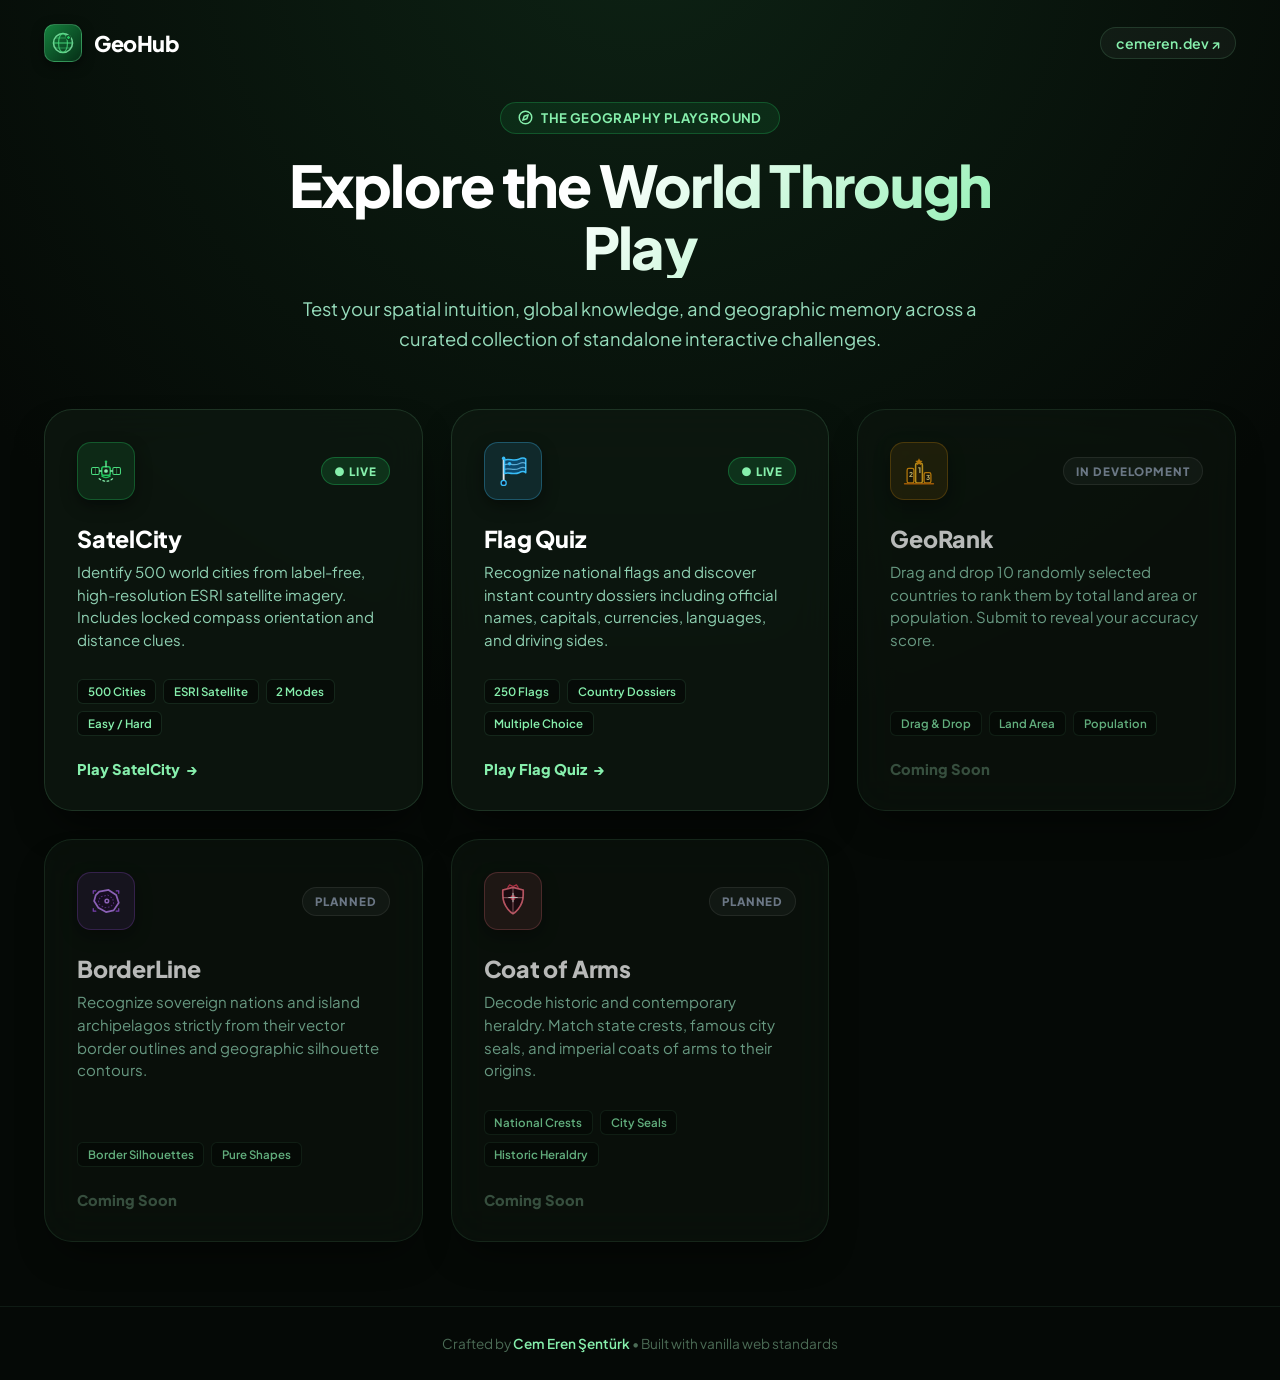
==== index.html @ 205d004d "feat: replace emojis with handcrafted SVG vector icons and brand logo for GeoHub 🎨🌍" ====
<!DOCTYPE html>
<html lang="en">
<head>
  <meta charset="UTF-8">
  <meta name="viewport" content="width=device-width, initial-scale=1.0">
  <title>GeoHub — Modern Geography Games</title>
  <meta name="description" content="A curated suite of modern geography games: satellite city identification, flag trivia, area rankings, and territory challenges.">

  <!-- OpenGraph -->
  <meta property="og:site_name" content="GeoHub">
  <meta property="og:type" content="website">
  <meta property="og:title" content="GeoHub — Modern Geography Games">
  <meta property="og:description" content="Explore the world through interactive satellite photography, flag quizzes, and ranking challenges.">
  <meta property="og:image" content="satelcity.jpeg">

  <!-- Google Fonts -->
  <link rel="preconnect" href="https://fonts.googleapis.com">
  <link rel="preconnect" href="https://fonts.gstatic.com" crossorigin>
  <link href="https://fonts.googleapis.com/css2?family=Plus+Jakarta+Sans:wght@400;500;600;700;800&display=swap" rel="stylesheet">

  <!-- Portal Stylesheet -->
  <link rel="stylesheet" href="css/portal.css">
</head>
<body>

  <!-- Top Navigation Header -->
  <header class="portal-header">
    <a href="./" class="portal-brand">
      <div class="portal-logo-icon" aria-hidden="true">
        <svg width="24" height="24" viewBox="0 0 24 24" fill="none" xmlns="http://www.w3.org/2000/svg">
          <circle cx="12" cy="12" r="9.5" stroke="#86efac" stroke-width="1.6" stroke-opacity="0.8"/>
          <ellipse cx="12" cy="12" rx="4.5" ry="9.5" stroke="#4ade80" stroke-width="1.3" stroke-opacity="0.7"/>
          <path d="M2.5 12h19" stroke="#4ade80" stroke-width="1.3" stroke-opacity="0.7"/>
          <path d="M5 7h14M5 17h14" stroke="#4ade80" stroke-width="1" stroke-opacity="0.45"/>
          <circle cx="17.5" cy="6.5" r="2" fill="#22c55e" stroke="#052e16" stroke-width="1"/>
        </svg>
      </div>
      <span>GeoHub</span>
    </a>
    <a href="https://cemeren.dev" target="_blank" rel="noopener noreferrer" class="creator-link">
      cemeren.dev ↗
    </a>
  </header>

  <!-- Main Container -->
  <main class="portal-container">

    <!-- Hero Section -->
    <section class="portal-hero">
      <div class="hero-tag">
        <svg width="15" height="15" viewBox="0 0 24 24" fill="none" stroke="currentColor" stroke-width="2.4" stroke-linecap="round" stroke-linejoin="round" style="vertical-align: -2px;">
          <circle cx="12" cy="12" r="10"/>
          <polygon points="16.24 7.76 14.12 14.12 7.76 16.24 9.88 9.88 16.24 7.76"/>
        </svg>
        <span>THE GEOGRAPHY PLAYGROUND</span>
      </div>
      <h1 class="hero-title">Explore the World Through Play</h1>
      <p class="hero-desc">
        Test your spatial intuition, global knowledge, and geographic memory across a curated collection of standalone interactive challenges.
      </p>
    </section>

    <!-- Games Collection Grid -->
    <section class="games-grid">

      <!-- Game 1: SatelCity -->
      <a href="satelcity/" class="game-card active-game">
        <div class="card-top">
          <div class="card-icon icon-satel" aria-hidden="true">
            <svg width="34" height="34" viewBox="0 0 40 40" fill="none" xmlns="http://www.w3.org/2000/svg">
              <rect x="15" y="15" width="10" height="10" rx="2.5" fill="#142217" stroke="#22c55e" stroke-width="1.8"/>
              <circle cx="20" cy="20" r="2.2" fill="#86efac"/>
              <rect x="3" y="16" width="9" height="8" rx="1.5" fill="#0d1b10" stroke="#4ade80" stroke-width="1.2"/>
              <line x1="7.5" y1="16" x2="7.5" y2="24" stroke="#4ade80" stroke-width="1" stroke-opacity="0.5"/>
              <line x1="12" y1="20" x2="15" y2="20" stroke="#86efac" stroke-width="1.5"/>
              <rect x="28" y="16" width="9" height="8" rx="1.5" fill="#0d1b10" stroke="#4ade80" stroke-width="1.2"/>
              <line x1="32.5" y1="16" x2="32.5" y2="24" stroke="#4ade80" stroke-width="1" stroke-opacity="0.5"/>
              <line x1="25" y1="20" x2="28" y2="20" stroke="#86efac" stroke-width="1.5"/>
              <path d="M12 29c2.4 2 5.2 3 8 3s5.6-1 8-3" stroke="#86efac" stroke-width="1.5" stroke-linecap="round" stroke-dasharray="2 3"/>
              <path d="M15 26c1.5 1.2 3.2 1.8 5 1.8s3.5-.6 5-1.8" stroke="#22c55e" stroke-width="1.5" stroke-linecap="round"/>
              <line x1="20" y1="15" x2="20" y2="10" stroke="#86efac" stroke-width="1.5" stroke-linecap="round"/>
              <circle cx="20" cy="9" r="1.5" fill="#22c55e"/>
            </svg>
          </div>
          <span class="card-badge badge-live">● Live</span>
        </div>
        <h2 class="card-title">SatelCity</h2>
        <p class="card-desc">
          Identify 500 world cities from label-free, high-resolution ESRI satellite imagery. Includes locked compass orientation and distance clues.
        </p>
        <div class="card-meta-tags">
          <span class="meta-tag">500 Cities</span>
          <span class="meta-tag">ESRI Satellite</span>
          <span class="meta-tag">2 Modes</span>
          <span class="meta-tag">Easy / Hard</span>
        </div>
        <div class="card-cta">
          <span>Play SatelCity</span>
          <span>→</span>
        </div>
      </a>

      <!-- Game 2: Flag Quiz -->
      <a href="flagquiz/" class="game-card active-game">
        <div class="card-top">
          <div class="card-icon icon-flag" aria-hidden="true">
            <svg width="34" height="34" viewBox="0 0 40 40" fill="none" xmlns="http://www.w3.org/2000/svg">
              <line x1="9" y1="6" x2="9" y2="34" stroke="#e2e8f0" stroke-width="2.2" stroke-linecap="round"/>
              <circle cx="9" cy="5" r="2" fill="#38bdf8"/>
              <circle cx="9" cy="34" r="3" fill="#0f172a" stroke="#38bdf8" stroke-width="1.5"/>
              <path d="M10 7c6-2 11 2 17-1 4-2 7-1 8 0v16c-1-1-4-2-8 0-6 3-11-1-17 1V7z" fill="#0c4a6e" stroke="#38bdf8" stroke-width="1.8" stroke-linejoin="round"/>
              <path d="M10 12.5c6-2 11 2 17-1 4-2 7-1 8 0" stroke="#7dd3fc" stroke-width="1.4" stroke-opacity="0.7"/>
              <path d="M10 18c6-2 11 2 17-1 4-2 7-1 8 0" stroke="#7dd3fc" stroke-width="1.4" stroke-opacity="0.7"/>
              <circle cx="16" cy="11.5" r="2" fill="#38bdf8"/>
            </svg>
          </div>
          <span class="card-badge badge-live">● Live</span>
        </div>
        <h2 class="card-title">Flag Quiz</h2>
        <p class="card-desc">
          Recognize national flags and discover instant country dossiers including official names, capitals, currencies, languages, and driving sides.
        </p>
        <div class="card-meta-tags">
          <span class="meta-tag">250 Flags</span>
          <span class="meta-tag">Country Dossiers</span>
          <span class="meta-tag">Multiple Choice</span>
        </div>
        <div class="card-cta">
          <span>Play Flag Quiz</span>
          <span>→</span>
        </div>
      </a>

      <!-- Game 3: GeoRank -->
      <div class="game-card disabled-game">
        <div class="card-top">
          <div class="card-icon icon-rank" aria-hidden="true">
            <svg width="34" height="34" viewBox="0 0 40 40" fill="none" xmlns="http://www.w3.org/2000/svg">
              <rect x="6" y="17" width="8" height="17" rx="2" fill="#1e1808" stroke="#f59e0b" stroke-width="1.5"/>
              <text x="10" y="27" font-family="Plus Jakarta Sans, sans-serif" font-size="8" font-weight="800" fill="#fde68a" text-anchor="middle">2</text>
              <rect x="16" y="11" width="8" height="23" rx="2" fill="#2d2109" stroke="#fbbf24" stroke-width="1.8"/>
              <text x="20" y="22" font-family="Plus Jakarta Sans, sans-serif" font-size="9" font-weight="900" fill="#fef08a" text-anchor="middle">1</text>
              <path d="M20 5l1.3 2.7 3 .4-2.2 2.1.5 3-2.6-1.4-2.6 1.4.5-3-2.2-2.1 3-.4L20 5z" fill="#f59e0b"/>
              <rect x="26" y="22" width="8" height="12" rx="2" fill="#1e1808" stroke="#f59e0b" stroke-width="1.5"/>
              <text x="30" y="30" font-family="Plus Jakarta Sans, sans-serif" font-size="8" font-weight="800" fill="#fde68a" text-anchor="middle">3</text>
              <line x1="3" y1="35" x2="37" y2="35" stroke="#d97706" stroke-width="1.6" stroke-linecap="round"/>
            </svg>
          </div>
          <span class="card-badge badge-upcoming">In Development</span>
        </div>
        <h2 class="card-title">GeoRank</h2>
        <p class="card-desc">
          Drag and drop 10 randomly selected countries to rank them by total land area or population. Submit to reveal your accuracy score.
        </p>
        <div class="card-meta-tags">
          <span class="meta-tag">Drag & Drop</span>
          <span class="meta-tag">Land Area</span>
          <span class="meta-tag">Population</span>
        </div>
        <div class="card-cta" style="color: var(--text-dim);">
          <span>Coming Soon</span>
        </div>
      </div>

      <!-- Game 4: BorderLine -->
      <div class="game-card disabled-game">
        <div class="card-top">
          <div class="card-icon icon-border" aria-hidden="true">
            <svg width="34" height="34" viewBox="0 0 40 40" fill="none" xmlns="http://www.w3.org/2000/svg">
              <path d="M12 9 L23 7 L32 13 L35 22 L29 31 L20 33 L11 28 L6 20 L8 13 Z" fill="#1e102d" stroke="#c084fc" stroke-width="2" stroke-linejoin="round"/>
              <path d="M14 15 L22 13 L28 17 L29 23 L25 27 L18 28 L12 24 L11 19 Z" stroke="#a855f7" stroke-width="1.2" stroke-opacity="0.6" stroke-dasharray="2 2" fill="none"/>
              <circle cx="21" cy="20" r="3" fill="#c084fc"/>
              <circle cx="21" cy="20" r="1.2" fill="#0f051d"/>
              <path d="M5 8h3M5 8v3" stroke="#a855f7" stroke-width="1.4" stroke-linecap="round"/>
              <path d="M35 8h-3M35 8v3" stroke="#a855f7" stroke-width="1.4" stroke-linecap="round"/>
              <path d="M5 32h3M5 32v-3" stroke="#a855f7" stroke-width="1.4" stroke-linecap="round"/>
              <path d="M35 32h-3M35 32v-3" stroke="#a855f7" stroke-width="1.4" stroke-linecap="round"/>
            </svg>
          </div>
          <span class="card-badge badge-upcoming">Planned</span>
        </div>
        <h2 class="card-title">BorderLine</h2>
        <p class="card-desc">
          Recognize sovereign nations and island archipelagos strictly from their vector border outlines and geographic silhouette contours.
        </p>
        <div class="card-meta-tags">
          <span class="meta-tag">Border Silhouettes</span>
          <span class="meta-tag">Pure Shapes</span>
        </div>
        <div class="card-cta" style="color: var(--text-dim);">
          <span>Coming Soon</span>
        </div>
      </div>

      <!-- Game 5: Coat of Arms -->
      <div class="game-card disabled-game">
        <div class="card-top">
          <div class="card-icon icon-arms" aria-hidden="true">
            <svg width="34" height="34" viewBox="0 0 40 40" fill="none" xmlns="http://www.w3.org/2000/svg">
              <path d="M20 35C20 35 32 28 32 13V7L20 4L8 7V13C8 28 20 35 20 35Z" fill="#240c14" stroke="#fb7185" stroke-width="2" stroke-linejoin="round"/>
              <line x1="20" y1="4" x2="20" y2="35" stroke="#fda4af" stroke-width="1.3" stroke-opacity="0.6"/>
              <line x1="8" y1="16" x2="32" y2="16" stroke="#fda4af" stroke-width="1.3" stroke-opacity="0.6"/>
              <path d="M14 4L16 1L20 3L24 1L26 4" stroke="#f43f5e" stroke-width="1.5" stroke-linecap="round" stroke-linejoin="round"/>
              <circle cx="20" cy="16" r="3" fill="#f43f5e"/>
              <path d="M20 11v10M15 16h10" stroke="#ffffff" stroke-width="1.2" stroke-linecap="round"/>
            </svg>
          </div>
          <span class="card-badge badge-upcoming">Planned</span>
        </div>
        <h2 class="card-title">Coat of Arms</h2>
        <p class="card-desc">
          Decode historic and contemporary heraldry. Match state crests, famous city seals, and imperial coats of arms to their origins.
        </p>
        <div class="card-meta-tags">
          <span class="meta-tag">National Crests</span>
          <span class="meta-tag">City Seals</span>
          <span class="meta-tag">Historic Heraldry</span>
        </div>
        <div class="card-cta" style="color: var(--text-dim);">
          <span>Coming Soon</span>
        </div>
      </div>

    </section>

  </main>

  <!-- Footer -->
  <footer class="portal-footer">
    <p>Crafted by <a href="https://cemeren.dev" target="_blank" rel="noopener noreferrer">Cem Eren Şentürk</a> • Built with vanilla web standards</p>
  </footer>

</body>
</html>
---- css/portal.css ----
/* ==========================================================================
   GeoHub - Portal Stylesheet
   Theme: Galactic Emerald & Deep Forest Explorer Glassmorphism
   ========================================================================== */

:root {
  --bg-deep: #050906;
  --bg-gradient: radial-gradient(circle at 50% -10%, #0d2214 0%, #050906 70%);
  
  --glass-card: rgba(14, 25, 17, 0.75);
  --glass-card-hover: rgba(22, 38, 26, 0.9);
  --glass-border: rgba(134, 239, 172, 0.14);
  --glass-border-hover: rgba(134, 239, 172, 0.35);
  --glass-glow: 0 20px 40px -15px rgba(0, 0, 0, 0.8);
  --glass-blur: blur(20px);

  --accent-emerald: #22c55e;
  --accent-sage: #86efac;
  --accent-gold: #f59e0b;
  --accent-blue: #38bdf8;
  --accent-rose: #fb7185;

  --text-main: #f0fdf4;
  --text-sub: #a7f3d0;
  --text-muted: #6ee7b7;
  --text-dim: #4b6b55;

  --radius-sm: 8px;
  --radius-md: 14px;
  --radius-lg: 20px;
  --radius-xl: 28px;

  --font-sans: 'Plus Jakarta Sans', -apple-system, BlinkMacSystemFont, "Segoe UI", Roboto, sans-serif;
  --transition-smooth: all 0.28s cubic-bezier(0.16, 1, 0.3, 1);
}

* {
  box-sizing: border-box;
  margin: 0;
  padding: 0;
  -webkit-font-smoothing: antialiased;
}

body {
  font-family: var(--font-sans);
  background: var(--bg-deep);
  background-image: var(--bg-gradient);
  background-attachment: fixed;
  color: var(--text-main);
  min-height: 100vh;
  display: flex;
  flex-direction: column;
  overflow-x: hidden;
}

/* TOP BRAND BAR */
.portal-header {
  width: 100%;
  max-width: 1240px;
  margin: 0 auto;
  padding: 1.5rem 1.5rem 0.5rem;
  display: flex;
  justify-content: space-between;
  align-items: center;
}

.portal-brand {
  display: inline-flex;
  align-items: center;
  gap: 0.75rem;
  text-decoration: none;
  font-size: 1.35rem;
  font-weight: 800;
  color: #ffffff;
  letter-spacing: -0.02em;
}

.portal-logo-icon {
  width: 38px;
  height: 38px;
  background: linear-gradient(135deg, #15803d, #052e16);
  border: 1px solid rgba(134, 239, 172, 0.3);
  border-radius: 10px;
  display: flex;
  align-items: center;
  justify-content: center;
  font-size: 1.25rem;
  box-shadow: 0 4px 12px rgba(0, 0, 0, 0.5);
}

.creator-link {
  font-size: 0.88rem;
  color: var(--accent-sage);
  text-decoration: none;
  font-weight: 600;
  padding: 0.4rem 0.9rem;
  background: rgba(255, 255, 255, 0.04);
  border: 1px solid var(--glass-border);
  border-radius: 999px;
  transition: var(--transition-smooth);
}

.creator-link:hover {
  background: rgba(34, 197, 94, 0.15);
  border-color: rgba(34, 197, 94, 0.4);
  color: #ffffff;
}

/* MAIN VIEWPORT */
.portal-container {
  width: 100%;
  max-width: 1240px;
  margin: 0 auto;
  padding: 2rem 1.5rem 4rem;
  flex: 1;
  display: flex;
  flex-direction: column;
  align-items: center;
}

/* HERO SECTION */
.portal-hero {
  text-align: center;
  max-width: 740px;
  margin-bottom: 3.5rem;
}

.hero-tag {
  display: inline-flex;
  align-items: center;
  gap: 0.5rem;
  padding: 0.4rem 1.1rem;
  background: rgba(34, 197, 94, 0.1);
  border: 1px solid rgba(34, 197, 94, 0.28);
  border-radius: 999px;
  font-size: 0.82rem;
  font-weight: 700;
  color: var(--accent-sage);
  margin-bottom: 1.25rem;
  letter-spacing: 0.03em;
}

.hero-title {
  font-size: 3.6rem;
  font-weight: 800;
  line-height: 1.08;
  letter-spacing: -0.03em;
  background: linear-gradient(135deg, #ffffff 40%, #86efac 100%);
  -webkit-background-clip: text;
  -webkit-text-fill-color: transparent;
  margin-bottom: 1rem;
}

.hero-desc {
  font-size: 1.15rem;
  color: var(--text-sub);
  line-height: 1.6;
  opacity: 0.9;
}

/* GAMES GRID */
.games-grid {
  display: grid;
  grid-template-columns: repeat(auto-fit, minmax(340px, 1fr));
  gap: 1.75rem;
  width: 100%;
}

/* GAME CARD */
.game-card {
  position: relative;
  display: flex;
  flex-direction: column;
  background: var(--glass-card);
  backdrop-filter: var(--glass-blur);
  -webkit-backdrop-filter: var(--glass-blur);
  border: 1px solid var(--glass-border);
  border-radius: var(--radius-xl);
  padding: 2rem;
  text-decoration: none;
  color: inherit;
  transition: var(--transition-smooth);
  box-shadow: var(--glass-glow);
  overflow: hidden;
}

.game-card::before {
  content: "";
  position: absolute;
  top: 0;
  left: 0;
  right: 0;
  height: 3px;
  background: transparent;
  transition: var(--transition-smooth);
}

.game-card.active-game:hover {
  transform: translateY(-6px);
  background: var(--glass-card-hover);
  border-color: var(--glass-border-hover);
  box-shadow: 0 24px 50px -10px rgba(0, 0, 0, 0.85);
}

.game-card.active-game:hover::before {
  background: linear-gradient(90deg, var(--accent-emerald), var(--accent-sage));
}

.game-card.disabled-game {
  opacity: 0.72;
  cursor: default;
}

.card-top {
  display: flex;
  justify-content: space-between;
  align-items: center;
  margin-bottom: 1.5rem;
}

.card-icon {
  width: 58px;
  height: 58px;
  border-radius: var(--radius-md);
  display: flex;
  align-items: center;
  justify-content: center;
  font-size: 1.8rem;
  border: 1px solid rgba(255, 255, 255, 0.1);
  box-shadow: 0 6px 16px rgba(0, 0, 0, 0.4);
}

.icon-satel {
  background: rgba(34, 197, 94, 0.12);
  border-color: rgba(34, 197, 94, 0.3);
}

.icon-flag {
  background: rgba(56, 189, 248, 0.12);
  border-color: rgba(56, 189, 248, 0.3);
}

.icon-rank {
  background: rgba(245, 158, 11, 0.12);
  border-color: rgba(245, 158, 11, 0.3);
}

.icon-border {
  background: rgba(168, 85, 247, 0.12);
  border-color: rgba(168, 85, 247, 0.3);
}

.icon-arms {
  background: rgba(251, 113, 133, 0.12);
  border-color: rgba(251, 113, 133, 0.3);
}

.card-badge {
  font-size: 0.72rem;
  font-weight: 800;
  text-transform: uppercase;
  letter-spacing: 0.08em;
  padding: 0.35rem 0.75rem;
  border-radius: 999px;
}

.badge-live {
  background: rgba(34, 197, 94, 0.16);
  color: var(--accent-sage);
  border: 1px solid rgba(34, 197, 94, 0.35);
}

.badge-upcoming {
  background: rgba(255, 255, 255, 0.05);
  color: #94a3b8;
  border: 1px solid rgba(255, 255, 255, 0.1);
}

.card-title {
  font-size: 1.45rem;
  font-weight: 800;
  color: #ffffff;
  margin-bottom: 0.5rem;
  letter-spacing: -0.01em;
}

.card-desc {
  font-size: 0.94rem;
  color: var(--text-sub);
  line-height: 1.5;
  opacity: 0.85;
  margin-bottom: 1.75rem;
  flex: 1;
}

.card-meta-tags {
  display: flex;
  flex-wrap: wrap;
  gap: 0.45rem;
  margin-bottom: 1.5rem;
}

.meta-tag {
  font-size: 0.72rem;
  font-weight: 600;
  color: #86efac;
  background: rgba(0, 0, 0, 0.4);
  border: 1px solid rgba(134, 239, 172, 0.12);
  padding: 0.25rem 0.6rem;
  border-radius: 6px;
}

.card-cta {
  display: inline-flex;
  align-items: center;
  gap: 0.4rem;
  font-size: 0.92rem;
  font-weight: 800;
  color: var(--accent-sage);
  margin-top: auto;
}

.game-card.active-game:hover .card-cta {
  color: #ffffff;
  transform: translateX(4px);
  transition: transform 0.2s ease;
}

/* FOOTER */
.portal-footer {
  margin-top: auto;
  border-top: 1px solid rgba(134, 239, 172, 0.08);
  padding: 1.75rem 1.5rem;
  text-align: center;
  font-size: 0.85rem;
  color: var(--text-dim);
}

.portal-footer a {
  color: var(--accent-sage);
  text-decoration: none;
  font-weight: 600;
}

.portal-footer a:hover {
  text-decoration: underline;
}

@media (max-width: 768px) {
  .hero-title {
    font-size: 2.6rem;
  }
  .games-grid {
    grid-template-columns: 1fr;
  }
  .portal-container {
    padding: 1rem 1rem 3rem;
  }
}
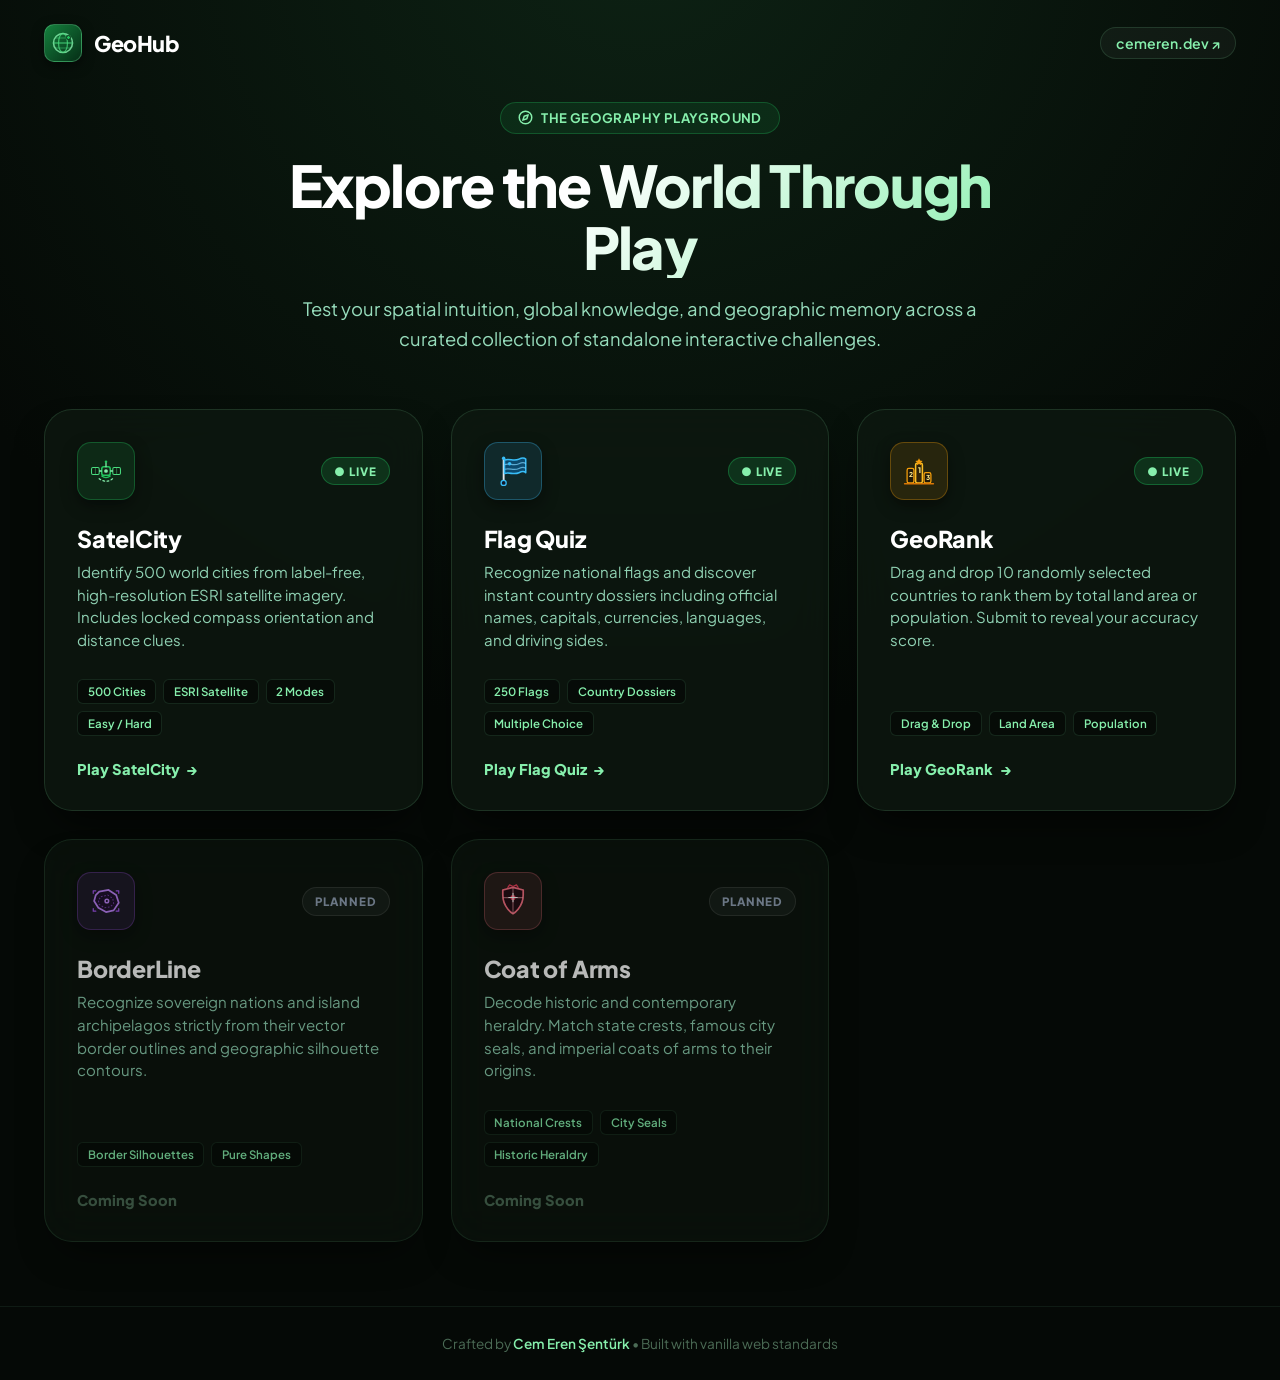
==== commit 9deab44f: "feat: implement GeoRank 10-country drag-and-drop ranking game (Area & Population) 📊🌍" ====
--- a/index.html
+++ b/index.html
@@ -132,7 +132,7 @@
       </a>
 
       <!-- Game 3: GeoRank -->
-      <div class="game-card disabled-game">
+      <a href="georank/" class="game-card active-game">
         <div class="card-top">
           <div class="card-icon icon-rank" aria-hidden="true">
             <svg width="34" height="34" viewBox="0 0 40 40" fill="none" xmlns="http://www.w3.org/2000/svg">
@@ -146,7 +146,7 @@
               <line x1="3" y1="35" x2="37" y2="35" stroke="#d97706" stroke-width="1.6" stroke-linecap="round"/>
             </svg>
           </div>
-          <span class="card-badge badge-upcoming">In Development</span>
+          <span class="card-badge badge-live">● Live</span>
         </div>
         <h2 class="card-title">GeoRank</h2>
         <p class="card-desc">
@@ -157,10 +157,11 @@
           <span class="meta-tag">Land Area</span>
           <span class="meta-tag">Population</span>
         </div>
-        <div class="card-cta" style="color: var(--text-dim);">
-          <span>Coming Soon</span>
-        </div>
-      </div>
+        <div class="card-cta">
+          <span>Play GeoRank</span>
+          <span>→</span>
+        </div>
+      </a>
 
       <!-- Game 4: BorderLine -->
       <div class="game-card disabled-game">
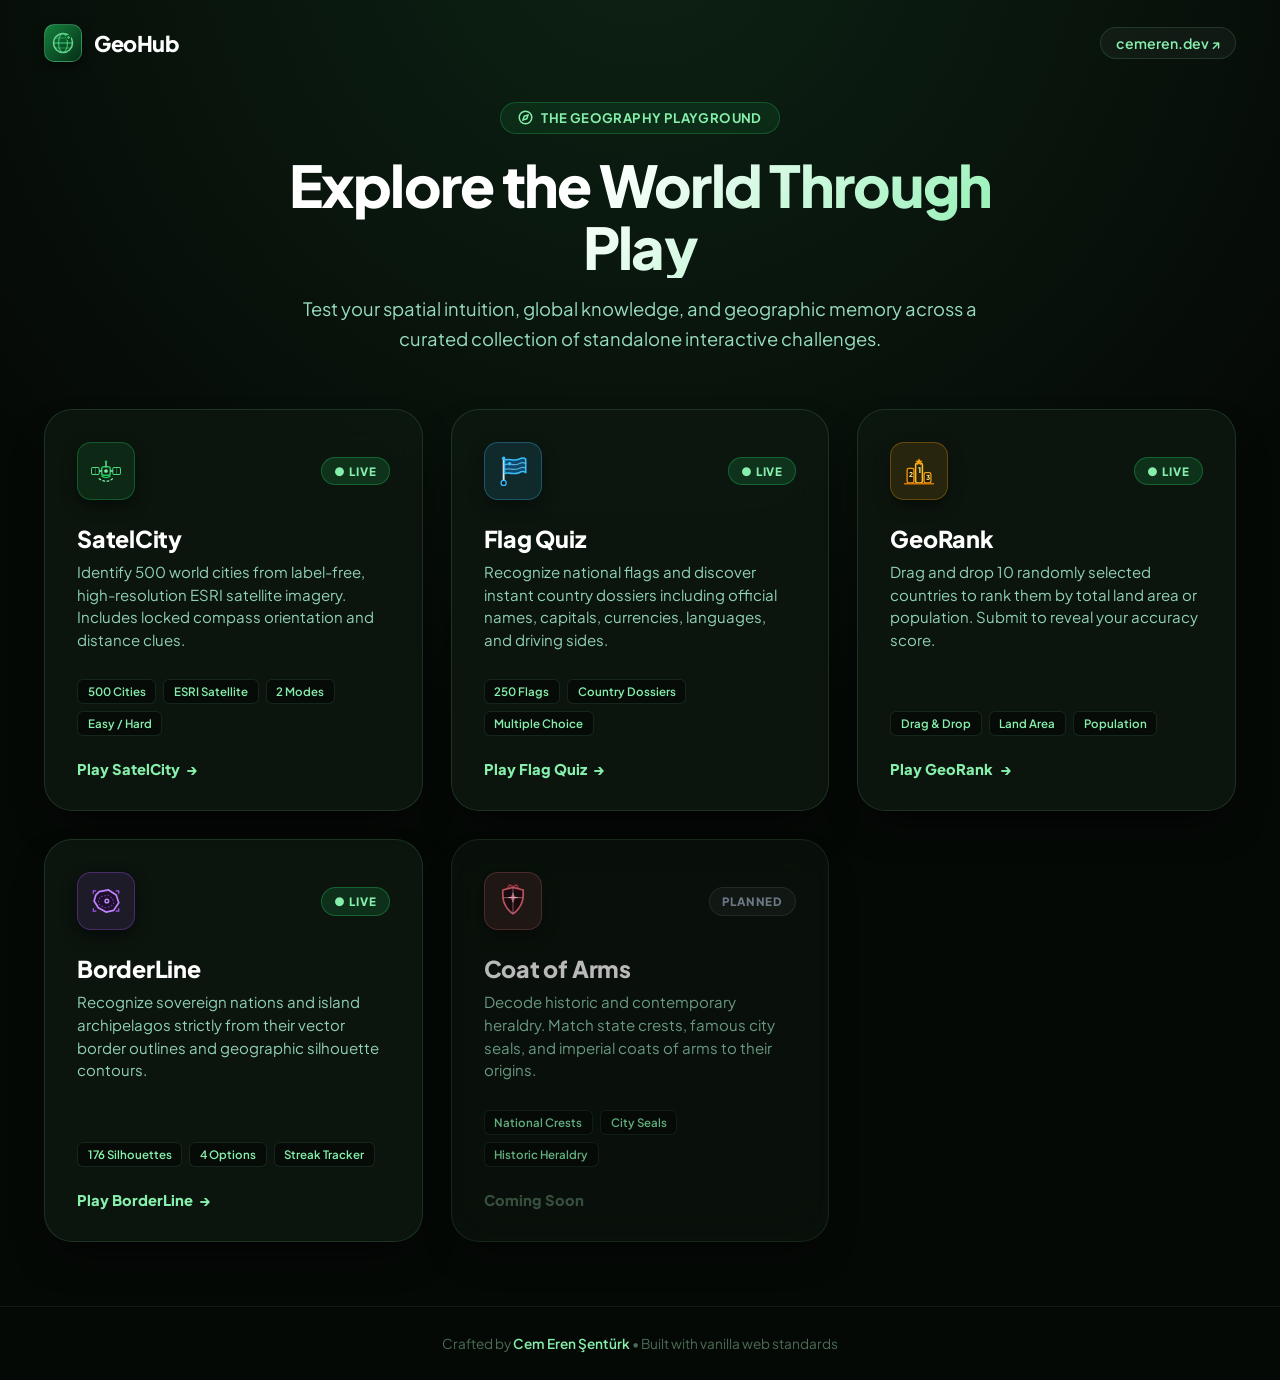
==== commit 5f010ac7: "feat: implement BorderLine 4-option country silhouette guessing game with streak tracker 🗺️✨" ====
--- a/index.html
+++ b/index.html
@@ -164,7 +164,7 @@
       </a>
 
       <!-- Game 4: BorderLine -->
-      <div class="game-card disabled-game">
+      <a href="borderline/" class="game-card active-game">
         <div class="card-top">
           <div class="card-icon icon-border" aria-hidden="true">
             <svg width="34" height="34" viewBox="0 0 40 40" fill="none" xmlns="http://www.w3.org/2000/svg">
@@ -178,20 +178,22 @@
               <path d="M35 32h-3M35 32v-3" stroke="#a855f7" stroke-width="1.4" stroke-linecap="round"/>
             </svg>
           </div>
-          <span class="card-badge badge-upcoming">Planned</span>
+          <span class="card-badge badge-live">● Live</span>
         </div>
         <h2 class="card-title">BorderLine</h2>
         <p class="card-desc">
           Recognize sovereign nations and island archipelagos strictly from their vector border outlines and geographic silhouette contours.
         </p>
         <div class="card-meta-tags">
-          <span class="meta-tag">Border Silhouettes</span>
-          <span class="meta-tag">Pure Shapes</span>
-        </div>
-        <div class="card-cta" style="color: var(--text-dim);">
-          <span>Coming Soon</span>
-        </div>
-      </div>
+          <span class="meta-tag">176 Silhouettes</span>
+          <span class="meta-tag">4 Options</span>
+          <span class="meta-tag">Streak Tracker</span>
+        </div>
+        <div class="card-cta">
+          <span>Play BorderLine</span>
+          <span>→</span>
+        </div>
+      </a>
 
       <!-- Game 5: Coat of Arms -->
       <div class="game-card disabled-game">
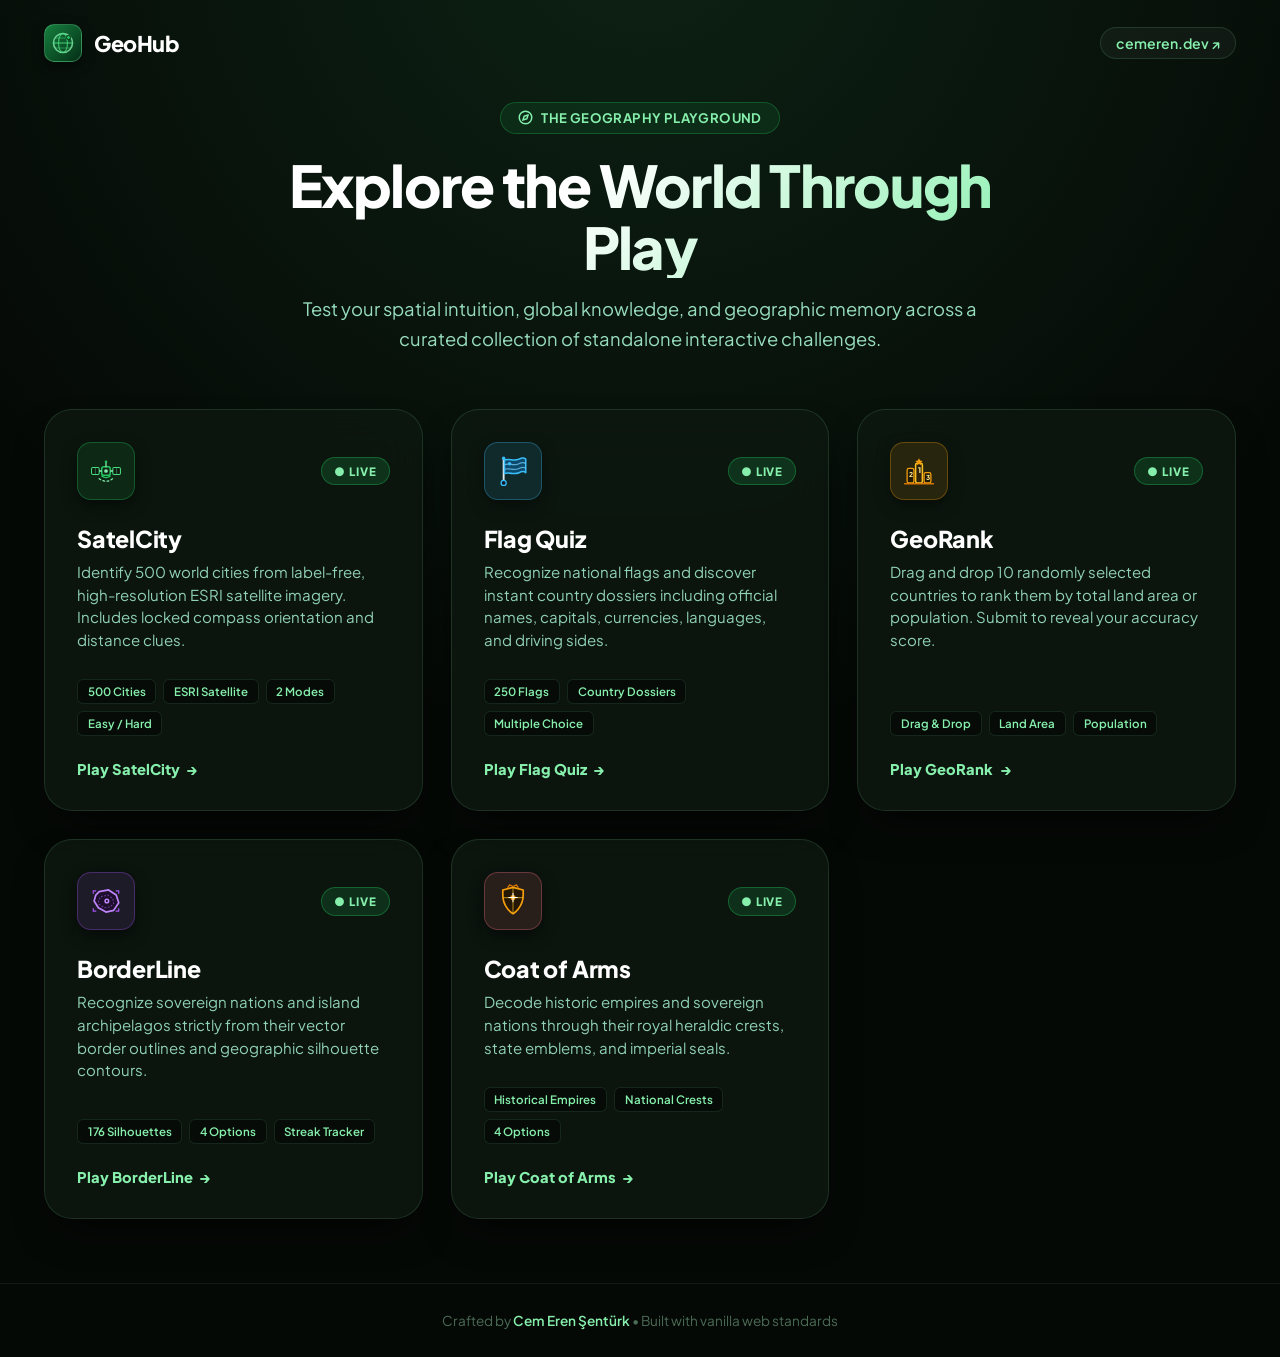
==== commit a784b759: "feat: implement Coat of Arms heraldry quiz with historical empires and modern sovereign crests 🛡️👑" ====
--- a/index.html
+++ b/index.html
@@ -196,33 +196,34 @@
       </a>
 
       <!-- Game 5: Coat of Arms -->
-      <div class="game-card disabled-game">
+      <a href="coatofarms/" class="game-card active-game">
         <div class="card-top">
           <div class="card-icon icon-arms" aria-hidden="true">
             <svg width="34" height="34" viewBox="0 0 40 40" fill="none" xmlns="http://www.w3.org/2000/svg">
-              <path d="M20 35C20 35 32 28 32 13V7L20 4L8 7V13C8 28 20 35 20 35Z" fill="#240c14" stroke="#fb7185" stroke-width="2" stroke-linejoin="round"/>
-              <line x1="20" y1="4" x2="20" y2="35" stroke="#fda4af" stroke-width="1.3" stroke-opacity="0.6"/>
-              <line x1="8" y1="16" x2="32" y2="16" stroke="#fda4af" stroke-width="1.3" stroke-opacity="0.6"/>
-              <path d="M14 4L16 1L20 3L24 1L26 4" stroke="#f43f5e" stroke-width="1.5" stroke-linecap="round" stroke-linejoin="round"/>
-              <circle cx="20" cy="16" r="3" fill="#f43f5e"/>
+              <path d="M20 35C20 35 32 28 32 13V7L20 4L8 7V13C8 28 20 35 20 35Z" fill="#241805" stroke="#f59e0b" stroke-width="2" stroke-linejoin="round"/>
+              <line x1="20" y1="4" x2="20" y2="35" stroke="#fbbf24" stroke-width="1.3" stroke-opacity="0.6"/>
+              <line x1="8" y1="16" x2="32" y2="16" stroke="#fbbf24" stroke-width="1.3" stroke-opacity="0.6"/>
+              <path d="M14 4L16 1L20 3L24 1L26 4" stroke="#d97706" stroke-width="1.5" stroke-linecap="round" stroke-linejoin="round"/>
+              <circle cx="20" cy="16" r="3" fill="#f59e0b"/>
               <path d="M20 11v10M15 16h10" stroke="#ffffff" stroke-width="1.2" stroke-linecap="round"/>
             </svg>
           </div>
-          <span class="card-badge badge-upcoming">Planned</span>
+          <span class="card-badge badge-live">● Live</span>
         </div>
         <h2 class="card-title">Coat of Arms</h2>
         <p class="card-desc">
-          Decode historic and contemporary heraldry. Match state crests, famous city seals, and imperial coats of arms to their origins.
-        </p>
-        <div class="card-meta-tags">
+          Decode historic empires and sovereign nations through their royal heraldic crests, state emblems, and imperial seals.
+        </p>
+        <div class="card-meta-tags">
+          <span class="meta-tag">Historical Empires</span>
           <span class="meta-tag">National Crests</span>
-          <span class="meta-tag">City Seals</span>
-          <span class="meta-tag">Historic Heraldry</span>
-        </div>
-        <div class="card-cta" style="color: var(--text-dim);">
-          <span>Coming Soon</span>
-        </div>
-      </div>
+          <span class="meta-tag">4 Options</span>
+        </div>
+        <div class="card-cta">
+          <span>Play Coat of Arms</span>
+          <span>→</span>
+        </div>
+      </a>
 
     </section>
 
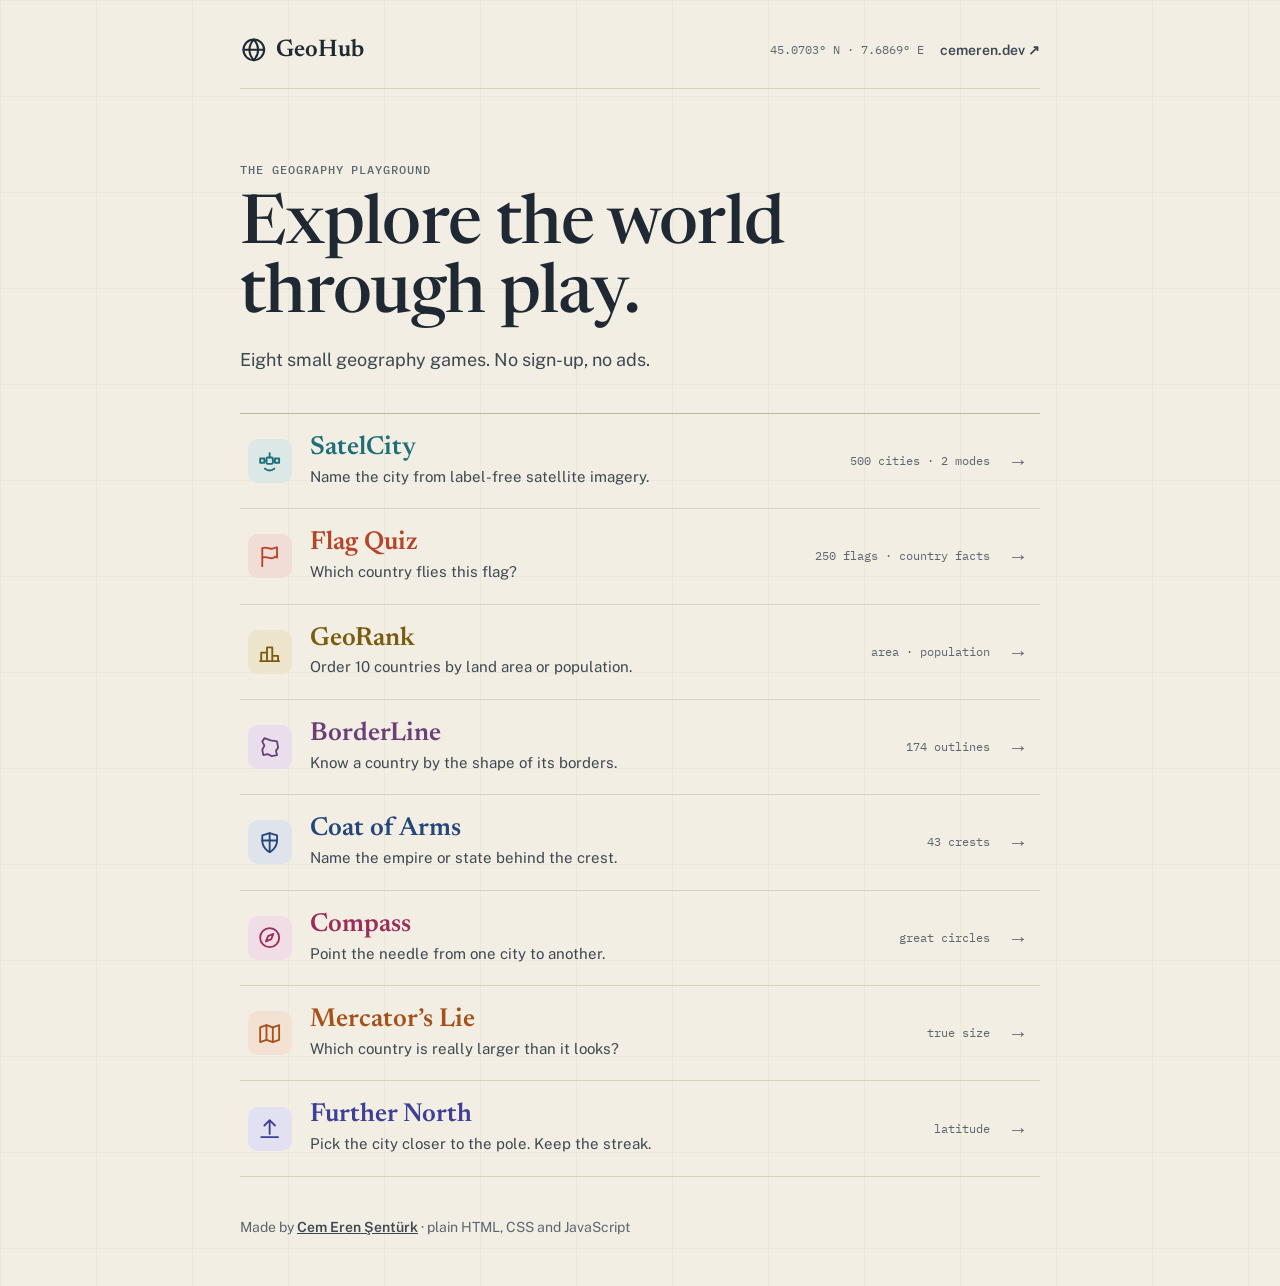
==== commit 5f60be62: "feat: Atlas redesign across the portal and all games - Add css/atlas.css: shared paper-and-ink token" ====
--- a/index.html
+++ b/index.html
@@ -3,236 +3,156 @@
 <head>
   <meta charset="UTF-8">
   <meta name="viewport" content="width=device-width, initial-scale=1.0">
-  <title>GeoHub — Modern Geography Games</title>
-  <meta name="description" content="A curated suite of modern geography games: satellite city identification, flag trivia, area rankings, and territory challenges.">
+  <title>GeoHub — Geography Games</title>
+  <link rel="icon" type="image/svg+xml" href="favicons/geohub.svg">
+  <link rel="icon" type="image/png" sizes="180x180" href="favicons/geohub-180.png">
+  <link rel="apple-touch-icon" href="favicons/geohub-180.png">
+  <meta name="description" content="Eight small geography games: satellite cities, flags, rankings, border outlines, coats of arms, compass bearings, true country sizes and latitudes.">
 
   <!-- OpenGraph -->
   <meta property="og:site_name" content="GeoHub">
   <meta property="og:type" content="website">
-  <meta property="og:title" content="GeoHub — Modern Geography Games">
-  <meta property="og:description" content="Explore the world through interactive satellite photography, flag quizzes, and ranking challenges.">
-  <meta property="og:image" content="satelcity.jpeg">
+  <meta property="og:title" content="GeoHub — Geography Games">
+  <meta property="og:description" content="Explore the world through play: satellite cities, flags, rankings, border outlines and coats of arms.">
+  <meta property="og:url" content="https://cemeren.dev/geohub/">
+  <meta property="og:image" content="https://cemeren.dev/geohub/og/geohub.png">
+  <meta name="twitter:card" content="summary_large_image">
+  <meta name="twitter:image" content="https://cemeren.dev/geohub/og/geohub.png">
 
   <!-- Google Fonts -->
   <link rel="preconnect" href="https://fonts.googleapis.com">
   <link rel="preconnect" href="https://fonts.gstatic.com" crossorigin>
-  <link href="https://fonts.googleapis.com/css2?family=Plus+Jakarta+Sans:wght@400;500;600;700;800&display=swap" rel="stylesheet">
+  <link href="https://fonts.googleapis.com/css2?family=Newsreader:opsz,wght@6..72,500;6..72,600&family=Public+Sans:wght@400;500;600;700&family=IBM+Plex+Mono:wght@400;500&display=swap" rel="stylesheet">
 
-  <!-- Portal Stylesheet -->
-  <link rel="stylesheet" href="css/portal.css">
+  <link rel="stylesheet" href="css/atlas.css?v=1">
+  <link rel="stylesheet" href="css/portal.css?v=2">
 </head>
 <body>
 
-  <!-- Top Navigation Header -->
-  <header class="portal-header">
-    <a href="./" class="portal-brand">
-      <div class="portal-logo-icon" aria-hidden="true">
-        <svg width="24" height="24" viewBox="0 0 24 24" fill="none" xmlns="http://www.w3.org/2000/svg">
-          <circle cx="12" cy="12" r="9.5" stroke="#86efac" stroke-width="1.6" stroke-opacity="0.8"/>
-          <ellipse cx="12" cy="12" rx="4.5" ry="9.5" stroke="#4ade80" stroke-width="1.3" stroke-opacity="0.7"/>
-          <path d="M2.5 12h19" stroke="#4ade80" stroke-width="1.3" stroke-opacity="0.7"/>
-          <path d="M5 7h14M5 17h14" stroke="#4ade80" stroke-width="1" stroke-opacity="0.45"/>
-          <circle cx="17.5" cy="6.5" r="2" fill="#22c55e" stroke="#052e16" stroke-width="1"/>
-        </svg>
-      </div>
-      <span>GeoHub</span>
-    </a>
-    <a href="https://cemeren.dev" target="_blank" rel="noopener noreferrer" class="creator-link">
-      cemeren.dev ↗
-    </a>
-  </header>
+  <div class="atlas-page portal">
 
-  <!-- Main Container -->
-  <main class="portal-container">
+    <header class="portal-header">
+      <a href="./" class="portal-brand">
+        <svg class="icon" viewBox="0 0 24 24" aria-hidden="true"><circle cx="12" cy="12" r="9"/><path d="M3 12h18M12 3c2.5 2.7 3.8 5.7 3.8 9s-1.3 6.3-3.8 9c-2.5-2.7-3.8-5.7-3.8-9S9.5 5.7 12 3z"/></svg>
+        <span>GeoHub</span>
+      </a>
+      <span class="portal-coords mono" aria-hidden="true">45.0703° N · 7.6869° E</span>
+      <a href="https://cemeren.dev" target="_blank" rel="noopener noreferrer" class="portal-creator">cemeren.dev ↗</a>
+    </header>
 
-    <!-- Hero Section -->
-    <section class="portal-hero">
-      <div class="hero-tag">
-        <svg width="15" height="15" viewBox="0 0 24 24" fill="none" stroke="currentColor" stroke-width="2.4" stroke-linecap="round" stroke-linejoin="round" style="vertical-align: -2px;">
-          <circle cx="12" cy="12" r="10"/>
-          <polygon points="16.24 7.76 14.12 14.12 7.76 16.24 9.88 9.88 16.24 7.76"/>
-        </svg>
-        <span>THE GEOGRAPHY PLAYGROUND</span>
-      </div>
-      <h1 class="hero-title">Explore the World Through Play</h1>
-      <p class="hero-desc">
-        Test your spatial intuition, global knowledge, and geographic memory across a curated collection of standalone interactive challenges.
-      </p>
-    </section>
+    <main>
+      <section class="portal-hero">
+        <p class="atlas-eyebrow">The geography playground</p>
+        <h1 class="portal-title">Explore the world<br>through play.</h1>
+        <p class="portal-lead">Eight small geography games. No sign-up, no ads.</p>
+      </section>
 
-    <!-- Games Collection Grid -->
-    <section class="games-grid">
+      <nav class="game-list" aria-label="Games">
 
-      <!-- Game 1: SatelCity -->
-      <a href="satelcity/" class="game-card active-game">
-        <div class="card-top">
-          <div class="card-icon icon-satel" aria-hidden="true">
-            <svg width="34" height="34" viewBox="0 0 40 40" fill="none" xmlns="http://www.w3.org/2000/svg">
-              <rect x="15" y="15" width="10" height="10" rx="2.5" fill="#142217" stroke="#22c55e" stroke-width="1.8"/>
-              <circle cx="20" cy="20" r="2.2" fill="#86efac"/>
-              <rect x="3" y="16" width="9" height="8" rx="1.5" fill="#0d1b10" stroke="#4ade80" stroke-width="1.2"/>
-              <line x1="7.5" y1="16" x2="7.5" y2="24" stroke="#4ade80" stroke-width="1" stroke-opacity="0.5"/>
-              <line x1="12" y1="20" x2="15" y2="20" stroke="#86efac" stroke-width="1.5"/>
-              <rect x="28" y="16" width="9" height="8" rx="1.5" fill="#0d1b10" stroke="#4ade80" stroke-width="1.2"/>
-              <line x1="32.5" y1="16" x2="32.5" y2="24" stroke="#4ade80" stroke-width="1" stroke-opacity="0.5"/>
-              <line x1="25" y1="20" x2="28" y2="20" stroke="#86efac" stroke-width="1.5"/>
-              <path d="M12 29c2.4 2 5.2 3 8 3s5.6-1 8-3" stroke="#86efac" stroke-width="1.5" stroke-linecap="round" stroke-dasharray="2 3"/>
-              <path d="M15 26c1.5 1.2 3.2 1.8 5 1.8s3.5-.6 5-1.8" stroke="#22c55e" stroke-width="1.5" stroke-linecap="round"/>
-              <line x1="20" y1="15" x2="20" y2="10" stroke="#86efac" stroke-width="1.5" stroke-linecap="round"/>
-              <circle cx="20" cy="9" r="1.5" fill="#22c55e"/>
-            </svg>
-          </div>
-          <span class="card-badge badge-live">● Live</span>
-        </div>
-        <h2 class="card-title">SatelCity</h2>
-        <p class="card-desc">
-          Identify 500 world cities from label-free, high-resolution ESRI satellite imagery. Includes locked compass orientation and distance clues.
-        </p>
-        <div class="card-meta-tags">
-          <span class="meta-tag">500 Cities</span>
-          <span class="meta-tag">ESRI Satellite</span>
-          <span class="meta-tag">2 Modes</span>
-          <span class="meta-tag">Easy / Hard</span>
-        </div>
-        <div class="card-cta">
-          <span>Play SatelCity</span>
-          <span>→</span>
-        </div>
-      </a>
+        <a href="satelcity/" class="game-row" style="--row-accent: var(--sea); --row-soft: #DCE8E6;">
+          <span class="game-icon" aria-hidden="true">
+            <svg class="icon" viewBox="0 0 24 24"><rect x="9" y="9" width="6" height="6" rx="1"/><path d="M3 10h4v4H3zM17 10h4v4h-4zM7 12h2M15 12h2M12 9V5M7.5 19.5a6.5 6.5 0 0 0 9 0"/></svg>
+          </span>
+          <span class="game-text">
+            <span class="game-name">SatelCity</span>
+            <span class="game-desc">Name the city from label-free satellite imagery.</span>
+          </span>
+          <span class="game-meta mono">500 cities · 2 modes</span>
+          <span class="game-arrow" aria-hidden="true">→</span>
+        </a>
 
-      <!-- Game 2: Flag Quiz -->
-      <a href="flagquiz/" class="game-card active-game">
-        <div class="card-top">
-          <div class="card-icon icon-flag" aria-hidden="true">
-            <svg width="34" height="34" viewBox="0 0 40 40" fill="none" xmlns="http://www.w3.org/2000/svg">
-              <line x1="9" y1="6" x2="9" y2="34" stroke="#e2e8f0" stroke-width="2.2" stroke-linecap="round"/>
-              <circle cx="9" cy="5" r="2" fill="#38bdf8"/>
-              <circle cx="9" cy="34" r="3" fill="#0f172a" stroke="#38bdf8" stroke-width="1.5"/>
-              <path d="M10 7c6-2 11 2 17-1 4-2 7-1 8 0v16c-1-1-4-2-8 0-6 3-11-1-17 1V7z" fill="#0c4a6e" stroke="#38bdf8" stroke-width="1.8" stroke-linejoin="round"/>
-              <path d="M10 12.5c6-2 11 2 17-1 4-2 7-1 8 0" stroke="#7dd3fc" stroke-width="1.4" stroke-opacity="0.7"/>
-              <path d="M10 18c6-2 11 2 17-1 4-2 7-1 8 0" stroke="#7dd3fc" stroke-width="1.4" stroke-opacity="0.7"/>
-              <circle cx="16" cy="11.5" r="2" fill="#38bdf8"/>
-            </svg>
-          </div>
-          <span class="card-badge badge-live">● Live</span>
-        </div>
-        <h2 class="card-title">Flag Quiz</h2>
-        <p class="card-desc">
-          Recognize national flags and discover instant country dossiers including official names, capitals, currencies, languages, and driving sides.
-        </p>
-        <div class="card-meta-tags">
-          <span class="meta-tag">250 Flags</span>
-          <span class="meta-tag">Country Dossiers</span>
-          <span class="meta-tag">Multiple Choice</span>
-        </div>
-        <div class="card-cta">
-          <span>Play Flag Quiz</span>
-          <span>→</span>
-        </div>
-      </a>
+        <a href="flagquiz/" class="game-row" style="--row-accent: var(--brick); --row-soft: #F1DDD5;">
+          <span class="game-icon" aria-hidden="true">
+            <svg class="icon" viewBox="0 0 24 24"><path d="M5 21V4M5 4c4-2 7 2 11 0s3 0 3 0v9s-1-2-3 0-7-2-11 0"/></svg>
+          </span>
+          <span class="game-text">
+            <span class="game-name">Flag Quiz</span>
+            <span class="game-desc">Which country flies this flag?</span>
+          </span>
+          <span class="game-meta mono">250 flags · country facts</span>
+          <span class="game-arrow" aria-hidden="true">→</span>
+        </a>
 
-      <!-- Game 3: GeoRank -->
-      <a href="georank/" class="game-card active-game">
-        <div class="card-top">
-          <div class="card-icon icon-rank" aria-hidden="true">
-            <svg width="34" height="34" viewBox="0 0 40 40" fill="none" xmlns="http://www.w3.org/2000/svg">
-              <rect x="6" y="17" width="8" height="17" rx="2" fill="#1e1808" stroke="#f59e0b" stroke-width="1.5"/>
-              <text x="10" y="27" font-family="Plus Jakarta Sans, sans-serif" font-size="8" font-weight="800" fill="#fde68a" text-anchor="middle">2</text>
-              <rect x="16" y="11" width="8" height="23" rx="2" fill="#2d2109" stroke="#fbbf24" stroke-width="1.8"/>
-              <text x="20" y="22" font-family="Plus Jakarta Sans, sans-serif" font-size="9" font-weight="900" fill="#fef08a" text-anchor="middle">1</text>
-              <path d="M20 5l1.3 2.7 3 .4-2.2 2.1.5 3-2.6-1.4-2.6 1.4.5-3-2.2-2.1 3-.4L20 5z" fill="#f59e0b"/>
-              <rect x="26" y="22" width="8" height="12" rx="2" fill="#1e1808" stroke="#f59e0b" stroke-width="1.5"/>
-              <text x="30" y="30" font-family="Plus Jakarta Sans, sans-serif" font-size="8" font-weight="800" fill="#fde68a" text-anchor="middle">3</text>
-              <line x1="3" y1="35" x2="37" y2="35" stroke="#d97706" stroke-width="1.6" stroke-linecap="round"/>
-            </svg>
-          </div>
-          <span class="card-badge badge-live">● Live</span>
-        </div>
-        <h2 class="card-title">GeoRank</h2>
-        <p class="card-desc">
-          Drag and drop 10 randomly selected countries to rank them by total land area or population. Submit to reveal your accuracy score.
-        </p>
-        <div class="card-meta-tags">
-          <span class="meta-tag">Drag & Drop</span>
-          <span class="meta-tag">Land Area</span>
-          <span class="meta-tag">Population</span>
-        </div>
-        <div class="card-cta">
-          <span>Play GeoRank</span>
-          <span>→</span>
-        </div>
-      </a>
+        <a href="georank/" class="game-row" style="--row-accent: var(--ochre); --row-soft: #EDE4CC;">
+          <span class="game-icon" aria-hidden="true">
+            <svg class="icon" viewBox="0 0 24 24"><path d="M3 21h18M9.5 21V8h5v13M4 21v-8h5.5M14.5 21v-5H20v5"/></svg>
+          </span>
+          <span class="game-text">
+            <span class="game-name">GeoRank</span>
+            <span class="game-desc">Order 10 countries by land area or population.</span>
+          </span>
+          <span class="game-meta mono">area · population</span>
+          <span class="game-arrow" aria-hidden="true">→</span>
+        </a>
 
-      <!-- Game 4: BorderLine -->
-      <a href="borderline/" class="game-card active-game">
-        <div class="card-top">
-          <div class="card-icon icon-border" aria-hidden="true">
-            <svg width="34" height="34" viewBox="0 0 40 40" fill="none" xmlns="http://www.w3.org/2000/svg">
-              <path d="M12 9 L23 7 L32 13 L35 22 L29 31 L20 33 L11 28 L6 20 L8 13 Z" fill="#1e102d" stroke="#c084fc" stroke-width="2" stroke-linejoin="round"/>
-              <path d="M14 15 L22 13 L28 17 L29 23 L25 27 L18 28 L12 24 L11 19 Z" stroke="#a855f7" stroke-width="1.2" stroke-opacity="0.6" stroke-dasharray="2 2" fill="none"/>
-              <circle cx="21" cy="20" r="3" fill="#c084fc"/>
-              <circle cx="21" cy="20" r="1.2" fill="#0f051d"/>
-              <path d="M5 8h3M5 8v3" stroke="#a855f7" stroke-width="1.4" stroke-linecap="round"/>
-              <path d="M35 8h-3M35 8v3" stroke="#a855f7" stroke-width="1.4" stroke-linecap="round"/>
-              <path d="M5 32h3M5 32v-3" stroke="#a855f7" stroke-width="1.4" stroke-linecap="round"/>
-              <path d="M35 32h-3M35 32v-3" stroke="#a855f7" stroke-width="1.4" stroke-linecap="round"/>
-            </svg>
-          </div>
-          <span class="card-badge badge-live">● Live</span>
-        </div>
-        <h2 class="card-title">BorderLine</h2>
-        <p class="card-desc">
-          Recognize sovereign nations and island archipelagos strictly from their vector border outlines and geographic silhouette contours.
-        </p>
-        <div class="card-meta-tags">
-          <span class="meta-tag">176 Silhouettes</span>
-          <span class="meta-tag">4 Options</span>
-          <span class="meta-tag">Streak Tracker</span>
-        </div>
-        <div class="card-cta">
-          <span>Play BorderLine</span>
-          <span>→</span>
-        </div>
-      </a>
+        <a href="borderline/" class="game-row" style="--row-accent: var(--plum); --row-soft: #E9DEEB;">
+          <span class="game-icon" aria-hidden="true">
+            <svg class="icon" viewBox="0 0 24 24"><path d="M7 4l6 2 6 1 1 6-2 3 1 4-5 1-4-2-4 1-1-5 2-4-2-4z"/></svg>
+          </span>
+          <span class="game-text">
+            <span class="game-name">BorderLine</span>
+            <span class="game-desc">Know a country by the shape of its borders.</span>
+          </span>
+          <span class="game-meta mono">174 outlines</span>
+          <span class="game-arrow" aria-hidden="true">→</span>
+        </a>
 
-      <!-- Game 5: Coat of Arms -->
-      <a href="coatofarms/" class="game-card active-game">
-        <div class="card-top">
-          <div class="card-icon icon-arms" aria-hidden="true">
-            <svg width="34" height="34" viewBox="0 0 40 40" fill="none" xmlns="http://www.w3.org/2000/svg">
-              <path d="M20 35C20 35 32 28 32 13V7L20 4L8 7V13C8 28 20 35 20 35Z" fill="#241805" stroke="#f59e0b" stroke-width="2" stroke-linejoin="round"/>
-              <line x1="20" y1="4" x2="20" y2="35" stroke="#fbbf24" stroke-width="1.3" stroke-opacity="0.6"/>
-              <line x1="8" y1="16" x2="32" y2="16" stroke="#fbbf24" stroke-width="1.3" stroke-opacity="0.6"/>
-              <path d="M14 4L16 1L20 3L24 1L26 4" stroke="#d97706" stroke-width="1.5" stroke-linecap="round" stroke-linejoin="round"/>
-              <circle cx="20" cy="16" r="3" fill="#f59e0b"/>
-              <path d="M20 11v10M15 16h10" stroke="#ffffff" stroke-width="1.2" stroke-linecap="round"/>
-            </svg>
-          </div>
-          <span class="card-badge badge-live">● Live</span>
-        </div>
-        <h2 class="card-title">Coat of Arms</h2>
-        <p class="card-desc">
-          Decode historic empires and sovereign nations through their royal heraldic crests, state emblems, and imperial seals.
-        </p>
-        <div class="card-meta-tags">
-          <span class="meta-tag">Historical Empires</span>
-          <span class="meta-tag">National Crests</span>
-          <span class="meta-tag">4 Options</span>
-        </div>
-        <div class="card-cta">
-          <span>Play Coat of Arms</span>
-          <span>→</span>
-        </div>
-      </a>
+        <a href="coatofarms/" class="game-row" style="--row-accent: var(--heraldic); --row-soft: #DEE3EC;">
+          <span class="game-icon" aria-hidden="true">
+            <svg class="icon" viewBox="0 0 24 24"><path d="M12 21s7-3.5 7-11V5l-7-2-7 2v5c0 7.5 7 11 7 11z"/><path d="M12 3v18M5 10h14"/></svg>
+          </span>
+          <span class="game-text">
+            <span class="game-name">Coat of Arms</span>
+            <span class="game-desc">Name the empire or state behind the crest.</span>
+          </span>
+          <span class="game-meta mono">43 crests</span>
+          <span class="game-arrow" aria-hidden="true">→</span>
+        </a>
 
-    </section>
+        <a href="compass/" class="game-row" style="--row-accent: var(--raspberry); --row-soft: #F1DDE6;">
+          <span class="game-icon" aria-hidden="true">
+            <svg class="icon" viewBox="0 0 24 24"><circle cx="12" cy="12" r="9"/><path d="m15.5 8.5-2 5-5 2 2-5z"/></svg>
+          </span>
+          <span class="game-text">
+            <span class="game-name">Compass</span>
+            <span class="game-desc">Point the needle from one city to another.</span>
+          </span>
+          <span class="game-meta mono">great circles</span>
+          <span class="game-arrow" aria-hidden="true">→</span>
+        </a>
 
-  </main>
+        <a href="mercator/" class="game-row" style="--row-accent: var(--rust); --row-soft: #F3E2D4;">
+          <span class="game-icon" aria-hidden="true">
+            <svg class="icon" viewBox="0 0 24 24"><path d="M3 6l6-2 6 2 6-2v14l-6 2-6-2-6 2z"/><path d="M9 4v14M15 6v14"/></svg>
+          </span>
+          <span class="game-text">
+            <span class="game-name">Mercator&#8217;s Lie</span>
+            <span class="game-desc">Which country is really larger than it looks?</span>
+          </span>
+          <span class="game-meta mono">true size</span>
+          <span class="game-arrow" aria-hidden="true">→</span>
+        </a>
 
-  <!-- Footer -->
-  <footer class="portal-footer">
-    <p>Crafted by <a href="https://cemeren.dev" target="_blank" rel="noopener noreferrer">Cem Eren Şentürk</a> • Built with vanilla web standards</p>
-  </footer>
+        <a href="furthernorth/" class="game-row" style="--row-accent: var(--indigo); --row-soft: #E1E1F2;">
+          <span class="game-icon" aria-hidden="true">
+            <svg class="icon" viewBox="0 0 24 24"><path d="M12 17V4M7 9l5-5 5 5M4 20h16"/></svg>
+          </span>
+          <span class="game-text">
+            <span class="game-name">Further North</span>
+            <span class="game-desc">Pick the city closer to the pole. Keep the streak.</span>
+          </span>
+          <span class="game-meta mono">latitude</span>
+          <span class="game-arrow" aria-hidden="true">→</span>
+        </a>
+
+      </nav>
+    </main>
+
+    <footer class="portal-footer">
+      <p>Made by <a href="https://cemeren.dev" target="_blank" rel="noopener noreferrer">Cem Eren Şentürk</a> · plain HTML, CSS and JavaScript</p>
+    </footer>
+
+  </div>
 
 </body>
 </html>
--- a/css/atlas.css
+++ b/css/atlas.css
@@ -0,0 +1,529 @@
+/* ==========================================================================
+   GeoHub - Atlas Design System
+   Shared tokens and components for the portal and every game.
+   A page picks its accent with <body data-game="satelcity|flagquiz|georank|borderline|coatofarms|compass|mercator|furthernorth">.
+   Fonts (load in each page <head>):
+   https://fonts.googleapis.com/css2?family=Newsreader:opsz,wght@6..72,500;6..72,600&family=Public+Sans:wght@400;500;600;700&family=IBM+Plex+Mono:wght@400;500&display=swap
+   ========================================================================== */
+
+:root {
+  /* Paper and ink */
+  --paper: #F3EEE3;
+  --paper-raised: #FBF8F1;
+  --paper-sunken: #ECE5D6;
+  --ink: #1E2933;
+  --ink-soft: #3D4852;
+  --ink-muted: #5B6670;
+  --rule: #D9D0BF;
+  --rule-strong: #C2B7A2;
+
+  /* Game legend colours */
+  --sea: #1F6F78;
+  --brick: #B5442A;
+  --ochre: #7A5C0E;
+  --plum: #6B3F7A;
+  --heraldic: #24467A;
+  --raspberry: #9B2D5C;
+  --rust: #A4521A;
+  --indigo: #3E3F96;
+
+  /* Feedback */
+  --correct: #2E6B45;
+  --correct-soft: #E1EEE3;
+  --wrong: #A3392B;
+  --wrong-soft: #F6E1DC;
+
+  /* Default accent (portal); overridden per game below */
+  --accent: var(--ink);
+  --accent-soft: var(--paper-sunken);
+
+  /* Type */
+  --font-display: 'Newsreader', Georgia, 'Times New Roman', serif;
+  --font-body: 'Public Sans', -apple-system, BlinkMacSystemFont, 'Segoe UI', sans-serif;
+  --font-mono: 'IBM Plex Mono', ui-monospace, 'SF Mono', Menlo, monospace;
+
+  /* Shape */
+  --radius-sm: 6px;
+  --radius-md: 10px;
+  --radius-lg: 14px;
+  --shadow-card: 0 1px 0 rgba(30, 41, 51, 0.04), 0 8px 24px -16px rgba(30, 41, 51, 0.25);
+  --ease: cubic-bezier(0.2, 0.7, 0.2, 1);
+
+  --page-max: 1120px;
+  --gutter: clamp(16px, 4vw, 40px);
+}
+
+body[data-game="satelcity"]  { --accent: var(--sea);      --accent-soft: #DCE8E6; }
+body[data-game="flagquiz"]   { --accent: var(--brick);    --accent-soft: #F1DDD5; }
+body[data-game="georank"]    { --accent: var(--ochre);    --accent-soft: #EDE4CC; }
+body[data-game="borderline"] { --accent: var(--plum);     --accent-soft: #E9DEEB; }
+body[data-game="coatofarms"] { --accent: var(--heraldic); --accent-soft: #DEE3EC; }
+body[data-game="compass"]      { --accent: var(--raspberry); --accent-soft: #F1DDE6; }
+body[data-game="mercator"]     { --accent: var(--rust);      --accent-soft: #F3E2D4; }
+body[data-game="furthernorth"] { --accent: var(--indigo);    --accent-soft: #E1E1F2; }
+
+/* ---------- Base ---------- */
+
+*,
+*::before,
+*::after {
+  box-sizing: border-box;
+}
+
+html {
+  -webkit-text-size-adjust: 100%;
+}
+
+body {
+  margin: 0;
+  min-height: 100vh;
+  background-color: var(--paper);
+  /* Faint graticule, like an atlas page */
+  background-image:
+    linear-gradient(to right, rgba(194, 183, 162, 0.14) 1px, transparent 1px),
+    linear-gradient(to bottom, rgba(194, 183, 162, 0.14) 1px, transparent 1px);
+  background-size: 96px 96px;
+  color: var(--ink);
+  font-family: var(--font-body);
+  font-size: 16px;
+  line-height: 1.5;
+  -webkit-font-smoothing: antialiased;
+  overflow-x: hidden;
+}
+
+h1, h2, h3, h4 {
+  font-family: var(--font-display);
+  font-weight: 600;
+  line-height: 1.1;
+  margin: 0;
+  color: var(--ink);
+}
+
+p { margin: 0; }
+
+a {
+  color: inherit;
+}
+
+button,
+input,
+select {
+  font: inherit;
+  color: inherit;
+}
+
+img, svg {
+  display: block;
+  max-width: 100%;
+}
+
+:focus-visible {
+  outline: 2px solid var(--accent);
+  outline-offset: 2px;
+}
+
+.mono {
+  font-family: var(--font-mono);
+  font-variant-numeric: tabular-nums;
+}
+
+[hidden] {
+  display: none !important;
+}
+
+.visually-hidden {
+  position: absolute;
+  width: 1px;
+  height: 1px;
+  padding: 0;
+  margin: -1px;
+  overflow: hidden;
+  clip: rect(0, 0, 0, 0);
+  white-space: nowrap;
+  border: 0;
+}
+
+/* Inline stroke icons: <svg class="icon" viewBox="0 0 24 24" aria-hidden="true">…</svg> */
+.icon {
+  display: inline-block;
+  width: 1.15em;
+  height: 1.15em;
+  flex-shrink: 0;
+  fill: none;
+  stroke: currentColor;
+  stroke-width: 1.75;
+  stroke-linecap: round;
+  stroke-linejoin: round;
+  vertical-align: -0.2em;
+}
+
+/* ---------- Page shell ---------- */
+
+.atlas-page {
+  width: 100%;
+  max-width: var(--page-max);
+  margin: 0 auto;
+  padding: 20px var(--gutter) 48px;
+}
+
+.atlas-topbar {
+  display: flex;
+  align-items: center;
+  justify-content: space-between;
+  gap: 16px;
+  padding: 8px 0 16px;
+  margin-bottom: 20px;
+  border-bottom: 1px solid var(--rule);
+}
+
+.atlas-back {
+  display: inline-flex;
+  align-items: center;
+  gap: 6px;
+  min-height: 44px;
+  font-size: 15px;
+  font-weight: 600;
+  color: var(--ink-soft);
+  text-decoration: none;
+}
+
+.atlas-back:hover {
+  color: var(--ink);
+}
+
+.atlas-title {
+  font-family: var(--font-display);
+  font-size: clamp(22px, 3vw, 28px);
+  font-weight: 600;
+  color: var(--accent);
+  text-decoration: none;
+}
+
+.atlas-eyebrow {
+  font-family: var(--font-mono);
+  font-size: 12px;
+  font-weight: 500;
+  letter-spacing: 0.08em;
+  text-transform: uppercase;
+  color: var(--ink-muted);
+}
+
+/* ---------- Panels ---------- */
+
+.atlas-panel {
+  background: var(--paper-raised);
+  border: 1px solid var(--rule);
+  border-radius: var(--radius-lg);
+  box-shadow: var(--shadow-card);
+}
+
+/* ---------- Stats bar ---------- */
+
+.atlas-stats {
+  display: flex;
+  flex-wrap: wrap;
+  align-items: center;
+  gap: 8px 24px;
+  padding: 10px 0;
+  border-top: 1px solid var(--rule);
+  border-bottom: 1px solid var(--rule);
+}
+
+.atlas-stat {
+  display: inline-flex;
+  align-items: baseline;
+  gap: 8px;
+  white-space: nowrap;
+}
+
+.atlas-stat-label {
+  font-family: var(--font-mono);
+  font-size: 12px;
+  letter-spacing: 0.06em;
+  text-transform: uppercase;
+  color: var(--ink-muted);
+}
+
+.atlas-stat-value {
+  font-family: var(--font-mono);
+  font-size: 15px;
+  font-weight: 500;
+  font-variant-numeric: tabular-nums;
+  color: var(--ink);
+}
+
+/* A stats line right under the topbar (or first in the next block) shares the topbar's rule */
+.atlas-topbar:has(+ .atlas-stats),
+.atlas-topbar:has(+ * > .atlas-stats:first-child) {
+  margin-bottom: 0;
+}
+
+.atlas-topbar + .atlas-stats,
+.atlas-topbar + * > .atlas-stats:first-child {
+  border-top: 0;
+}
+
+.atlas-topbar + .atlas-stats {
+  margin-bottom: 20px;
+}
+
+.atlas-stats .atlas-btn {
+  margin-left: auto;
+}
+
+/* ---------- Buttons ---------- */
+
+.atlas-btn {
+  display: inline-flex;
+  align-items: center;
+  justify-content: center;
+  gap: 8px;
+  min-height: 44px;
+  padding: 0 18px;
+  border-radius: var(--radius-md);
+  border: 1px solid var(--rule-strong);
+  background: var(--paper-raised);
+  color: var(--ink);
+  font-family: var(--font-body);
+  font-size: 15px;
+  font-weight: 600;
+  text-decoration: none;
+  cursor: pointer;
+  transition: background-color 0.15s var(--ease), border-color 0.15s var(--ease), color 0.15s var(--ease);
+}
+
+.atlas-btn:hover {
+  border-color: var(--ink-muted);
+}
+
+.atlas-btn:disabled {
+  opacity: 0.5;
+  cursor: not-allowed;
+}
+
+.atlas-btn--primary {
+  background: var(--accent);
+  border-color: var(--accent);
+  color: #FFFFFF;
+}
+
+.atlas-btn--primary:hover {
+  background: var(--ink);
+  border-color: var(--ink);
+}
+
+.atlas-btn--ghost {
+  background: transparent;
+  border-color: transparent;
+  color: var(--ink-soft);
+}
+
+.atlas-btn--ghost:hover {
+  border-color: var(--rule-strong);
+  color: var(--ink);
+}
+
+.atlas-btn--sm {
+  min-height: 36px;
+  padding: 0 12px;
+  font-size: 14px;
+}
+
+/* ---------- Answer options ---------- */
+
+.atlas-options {
+  display: grid;
+  grid-template-columns: repeat(2, minmax(0, 1fr));
+  gap: 10px;
+}
+
+@media (max-width: 520px) {
+  .atlas-options {
+    grid-template-columns: minmax(0, 1fr);
+  }
+}
+
+.atlas-option {
+  display: flex;
+  align-items: center;
+  gap: 12px;
+  width: 100%;
+  min-height: 52px;
+  padding: 10px 16px;
+  border-radius: var(--radius-md);
+  border: 1px solid var(--rule);
+  background: #FFFFFF;
+  color: var(--ink);
+  font-family: var(--font-body);
+  font-size: 16px;
+  font-weight: 600;
+  text-align: left;
+  cursor: pointer;
+  transition: border-color 0.15s var(--ease), background-color 0.15s var(--ease);
+}
+
+.atlas-option:hover:not(:disabled) {
+  border-color: var(--accent);
+  background: var(--accent-soft);
+}
+
+.atlas-option:disabled {
+  cursor: default;
+}
+
+.atlas-option-key {
+  font-family: var(--font-mono);
+  font-size: 12px;
+  font-weight: 500;
+  color: var(--ink-muted);
+  flex-shrink: 0;
+}
+
+.atlas-option.is-correct {
+  border: 2px solid var(--correct);
+  background: var(--correct-soft);
+}
+
+.atlas-option.is-wrong {
+  border: 2px solid var(--wrong);
+  background: var(--wrong-soft);
+}
+
+.atlas-option.is-dimmed {
+  opacity: 0.55;
+}
+
+/* ---------- Inputs ---------- */
+
+.atlas-input {
+  width: 100%;
+  min-height: 48px;
+  padding: 0 14px;
+  border-radius: var(--radius-md);
+  border: 1px solid var(--rule-strong);
+  background: #FFFFFF;
+  color: var(--ink);
+  font-family: var(--font-body);
+  font-size: 16px;
+}
+
+.atlas-input::placeholder {
+  color: var(--ink-muted);
+}
+
+.atlas-input:focus {
+  outline: none;
+  border-color: var(--accent);
+  box-shadow: 0 0 0 3px var(--accent-soft);
+}
+
+/* ---------- Chips / tags ---------- */
+
+.atlas-chip {
+  display: inline-flex;
+  align-items: center;
+  gap: 6px;
+  padding: 4px 10px;
+  border-radius: 999px;
+  border: 1px solid var(--rule);
+  background: var(--paper-raised);
+  font-size: 13px;
+  font-weight: 500;
+  color: var(--ink-soft);
+  white-space: nowrap;
+}
+
+.atlas-chip--accent {
+  border-color: transparent;
+  background: var(--accent-soft);
+  color: var(--accent);
+  font-weight: 600;
+}
+
+/* ---------- Segmented toggle ---------- */
+
+.atlas-segmented {
+  display: inline-flex;
+  padding: 4px;
+  gap: 4px;
+  border-radius: var(--radius-md);
+  border: 1px solid var(--rule);
+  background: var(--paper-sunken);
+}
+
+.atlas-segmented button {
+  min-height: 40px;
+  padding: 0 16px;
+  border: 0;
+  border-radius: var(--radius-sm);
+  background: transparent;
+  color: var(--ink-soft);
+  font-weight: 600;
+  cursor: pointer;
+}
+
+.atlas-segmented button.is-active,
+.atlas-segmented button[aria-pressed="true"] {
+  background: var(--paper-raised);
+  color: var(--accent);
+  box-shadow: 0 1px 2px rgba(30, 41, 51, 0.12);
+}
+
+/* ---------- Feedback banner ---------- */
+
+.atlas-feedback {
+  padding: 12px 16px;
+  border-radius: var(--radius-md);
+  border: 1px solid var(--rule);
+  background: var(--paper-raised);
+  font-weight: 600;
+}
+
+.atlas-feedback.is-correct {
+  border-color: var(--correct);
+  background: var(--correct-soft);
+  color: var(--correct);
+}
+
+.atlas-feedback.is-wrong {
+  border-color: var(--wrong);
+  background: var(--wrong-soft);
+  color: var(--wrong);
+}
+
+/* ---------- Modal ---------- */
+
+.atlas-modal-backdrop {
+  position: fixed;
+  inset: 0;
+  z-index: 100;
+  display: flex;
+  align-items: center;
+  justify-content: center;
+  padding: 16px;
+  background: rgba(30, 41, 51, 0.45);
+}
+
+.atlas-modal {
+  width: 100%;
+  max-width: 480px;
+  max-height: calc(100vh - 32px);
+  overflow-y: auto;
+  padding: 28px;
+  background: var(--paper-raised);
+  border: 1px solid var(--rule);
+  border-radius: var(--radius-lg);
+  box-shadow: 0 24px 48px -24px rgba(30, 41, 51, 0.45);
+}
+
+/* ---------- Motion preference ---------- */
+
+@media (prefers-reduced-motion: reduce) {
+  *,
+  *::before,
+  *::after {
+    transition-duration: 0.01ms !important;
+    animation-duration: 0.01ms !important;
+    animation-iteration-count: 1 !important;
+  }
+}
--- a/css/portal.css
+++ b/css/portal.css
@@ -1,359 +1,189 @@
 /* ==========================================================================
-   GeoHub - Portal Stylesheet
-   Theme: Galactic Emerald & Deep Forest Explorer Glassmorphism
+   GeoHub - Portal
+   Builds on css/atlas.css (tokens and base styles).
    ========================================================================== */
 
-:root {
-  --bg-deep: #050906;
-  --bg-gradient: radial-gradient(circle at 50% -10%, #0d2214 0%, #050906 70%);
-  
-  --glass-card: rgba(14, 25, 17, 0.75);
-  --glass-card-hover: rgba(22, 38, 26, 0.9);
-  --glass-border: rgba(134, 239, 172, 0.14);
-  --glass-border-hover: rgba(134, 239, 172, 0.35);
-  --glass-glow: 0 20px 40px -15px rgba(0, 0, 0, 0.8);
-  --glass-blur: blur(20px);
-
-  --accent-emerald: #22c55e;
-  --accent-sage: #86efac;
-  --accent-gold: #f59e0b;
-  --accent-blue: #38bdf8;
-  --accent-rose: #fb7185;
-
-  --text-main: #f0fdf4;
-  --text-sub: #a7f3d0;
-  --text-muted: #6ee7b7;
-  --text-dim: #4b6b55;
-
-  --radius-sm: 8px;
-  --radius-md: 14px;
-  --radius-lg: 20px;
-  --radius-xl: 28px;
-
-  --font-sans: 'Plus Jakarta Sans', -apple-system, BlinkMacSystemFont, "Segoe UI", Roboto, sans-serif;
-  --transition-smooth: all 0.28s cubic-bezier(0.16, 1, 0.3, 1);
+.portal {
+  max-width: 880px;
 }
 
-* {
-  box-sizing: border-box;
-  margin: 0;
-  padding: 0;
-  -webkit-font-smoothing: antialiased;
-}
+/* ---------- Header ---------- */
 
-body {
-  font-family: var(--font-sans);
-  background: var(--bg-deep);
-  background-image: var(--bg-gradient);
-  background-attachment: fixed;
-  color: var(--text-main);
-  min-height: 100vh;
+.portal-header {
   display: flex;
-  flex-direction: column;
-  overflow-x: hidden;
-}
-
-/* TOP BRAND BAR */
-.portal-header {
-  width: 100%;
-  max-width: 1240px;
-  margin: 0 auto;
-  padding: 1.5rem 1.5rem 0.5rem;
-  display: flex;
-  justify-content: space-between;
   align-items: center;
+  gap: 16px;
+  padding: 8px 0 16px;
+  border-bottom: 1px solid var(--rule);
 }
 
 .portal-brand {
   display: inline-flex;
   align-items: center;
-  gap: 0.75rem;
+  gap: 8px;
+  min-height: 44px;
+  font-family: var(--font-display);
+  font-size: 24px;
+  font-weight: 600;
   text-decoration: none;
-  font-size: 1.35rem;
-  font-weight: 800;
-  color: #ffffff;
-  letter-spacing: -0.02em;
 }
 
-.portal-logo-icon {
-  width: 38px;
-  height: 38px;
-  background: linear-gradient(135deg, #15803d, #052e16);
-  border: 1px solid rgba(134, 239, 172, 0.3);
-  border-radius: 10px;
+.portal-coords {
+  margin-left: auto;
+  font-size: 12px;
+  color: var(--ink-muted);
+}
+
+.portal-creator {
+  display: inline-flex;
+  align-items: center;
+  min-height: 44px;
+  font-size: 14px;
+  font-weight: 600;
+  color: var(--ink-soft);
+  text-decoration: none;
+}
+
+.portal-creator:hover {
+  color: var(--ink);
+}
+
+/* ---------- Hero ---------- */
+
+.portal-hero {
+  display: flex;
+  flex-direction: column;
+  gap: 14px;
+  padding: clamp(40px, 8vw, 72px) 0 clamp(28px, 5vw, 40px);
+}
+
+.portal-title {
+  font-size: clamp(40px, 7vw, 68px);
+  font-weight: 500;
+  line-height: 1.02;
+  letter-spacing: -0.01em;
+}
+
+.portal-lead {
+  font-size: 18px;
+  color: var(--ink-soft);
+}
+
+/* ---------- Game list (atlas legend) ---------- */
+
+.game-list {
+  display: flex;
+  flex-direction: column;
+  border-top: 1px solid var(--rule-strong);
+}
+
+.game-row {
+  display: grid;
+  grid-template-columns: 44px minmax(0, 1fr) auto 24px;
+  align-items: center;
+  gap: 18px;
+  padding: 20px 8px;
+  border-bottom: 1px solid var(--rule);
+  text-decoration: none;
+  color: var(--ink);
+  transition: background-color 0.15s var(--ease);
+}
+
+.game-row:hover {
+  background: var(--row-soft);
+}
+
+.game-icon {
   display: flex;
   align-items: center;
   justify-content: center;
-  font-size: 1.25rem;
-  box-shadow: 0 4px 12px rgba(0, 0, 0, 0.5);
+  width: 44px;
+  height: 44px;
+  border-radius: var(--radius-md);
+  background: var(--row-soft);
+  color: var(--row-accent);
+  font-size: 22px;
 }
 
-.creator-link {
-  font-size: 0.88rem;
-  color: var(--accent-sage);
-  text-decoration: none;
-  font-weight: 600;
-  padding: 0.4rem 0.9rem;
-  background: rgba(255, 255, 255, 0.04);
-  border: 1px solid var(--glass-border);
-  border-radius: 999px;
-  transition: var(--transition-smooth);
+.game-text {
+  display: flex;
+  flex-direction: column;
+  gap: 2px;
+  min-width: 0;
 }
 
-.creator-link:hover {
-  background: rgba(34, 197, 94, 0.15);
-  border-color: rgba(34, 197, 94, 0.4);
-  color: #ffffff;
+.game-name {
+  font-family: var(--font-display);
+  font-size: 26px;
+  font-weight: 600;
+  line-height: 1.15;
+  color: var(--row-accent);
 }
 
-/* MAIN VIEWPORT */
-.portal-container {
-  width: 100%;
-  max-width: 1240px;
-  margin: 0 auto;
-  padding: 2rem 1.5rem 4rem;
-  flex: 1;
-  display: flex;
-  flex-direction: column;
-  align-items: center;
+.game-desc {
+  font-size: 15px;
+  color: var(--ink-soft);
 }
 
-/* HERO SECTION */
-.portal-hero {
-  text-align: center;
-  max-width: 740px;
-  margin-bottom: 3.5rem;
+.game-meta {
+  font-size: 12px;
+  color: var(--ink-muted);
+  white-space: nowrap;
 }
 
-.hero-tag {
-  display: inline-flex;
-  align-items: center;
-  gap: 0.5rem;
-  padding: 0.4rem 1.1rem;
-  background: rgba(34, 197, 94, 0.1);
-  border: 1px solid rgba(34, 197, 94, 0.28);
-  border-radius: 999px;
-  font-size: 0.82rem;
-  font-weight: 700;
-  color: var(--accent-sage);
-  margin-bottom: 1.25rem;
-  letter-spacing: 0.03em;
+.game-arrow {
+  font-size: 20px;
+  color: var(--ink-muted);
+  transition: transform 0.15s var(--ease), color 0.15s var(--ease);
 }
 
-.hero-title {
-  font-size: 3.6rem;
-  font-weight: 800;
-  line-height: 1.08;
-  letter-spacing: -0.03em;
-  background: linear-gradient(135deg, #ffffff 40%, #86efac 100%);
-  -webkit-background-clip: text;
-  -webkit-text-fill-color: transparent;
-  margin-bottom: 1rem;
+.game-row:hover .game-arrow {
+  color: var(--row-accent);
+  transform: translateX(3px);
 }
 
-.hero-desc {
-  font-size: 1.15rem;
-  color: var(--text-sub);
-  line-height: 1.6;
-  opacity: 0.9;
-}
+/* ---------- Footer ---------- */
 
-/* GAMES GRID */
-.games-grid {
-  display: grid;
-  grid-template-columns: repeat(auto-fit, minmax(340px, 1fr));
-  gap: 1.75rem;
-  width: 100%;
-}
-
-/* GAME CARD */
-.game-card {
-  position: relative;
-  display: flex;
-  flex-direction: column;
-  background: var(--glass-card);
-  backdrop-filter: var(--glass-blur);
-  -webkit-backdrop-filter: var(--glass-blur);
-  border: 1px solid var(--glass-border);
-  border-radius: var(--radius-xl);
-  padding: 2rem;
-  text-decoration: none;
-  color: inherit;
-  transition: var(--transition-smooth);
-  box-shadow: var(--glass-glow);
-  overflow: hidden;
-}
-
-.game-card::before {
-  content: "";
-  position: absolute;
-  top: 0;
-  left: 0;
-  right: 0;
-  height: 3px;
-  background: transparent;
-  transition: var(--transition-smooth);
-}
-
-.game-card.active-game:hover {
-  transform: translateY(-6px);
-  background: var(--glass-card-hover);
-  border-color: var(--glass-border-hover);
-  box-shadow: 0 24px 50px -10px rgba(0, 0, 0, 0.85);
-}
-
-.game-card.active-game:hover::before {
-  background: linear-gradient(90deg, var(--accent-emerald), var(--accent-sage));
-}
-
-.game-card.disabled-game {
-  opacity: 0.72;
-  cursor: default;
-}
-
-.card-top {
-  display: flex;
-  justify-content: space-between;
-  align-items: center;
-  margin-bottom: 1.5rem;
-}
-
-.card-icon {
-  width: 58px;
-  height: 58px;
-  border-radius: var(--radius-md);
-  display: flex;
-  align-items: center;
-  justify-content: center;
-  font-size: 1.8rem;
-  border: 1px solid rgba(255, 255, 255, 0.1);
-  box-shadow: 0 6px 16px rgba(0, 0, 0, 0.4);
-}
-
-.icon-satel {
-  background: rgba(34, 197, 94, 0.12);
-  border-color: rgba(34, 197, 94, 0.3);
-}
-
-.icon-flag {
-  background: rgba(56, 189, 248, 0.12);
-  border-color: rgba(56, 189, 248, 0.3);
-}
-
-.icon-rank {
-  background: rgba(245, 158, 11, 0.12);
-  border-color: rgba(245, 158, 11, 0.3);
-}
-
-.icon-border {
-  background: rgba(168, 85, 247, 0.12);
-  border-color: rgba(168, 85, 247, 0.3);
-}
-
-.icon-arms {
-  background: rgba(251, 113, 133, 0.12);
-  border-color: rgba(251, 113, 133, 0.3);
-}
-
-.card-badge {
-  font-size: 0.72rem;
-  font-weight: 800;
-  text-transform: uppercase;
-  letter-spacing: 0.08em;
-  padding: 0.35rem 0.75rem;
-  border-radius: 999px;
-}
-
-.badge-live {
-  background: rgba(34, 197, 94, 0.16);
-  color: var(--accent-sage);
-  border: 1px solid rgba(34, 197, 94, 0.35);
-}
-
-.badge-upcoming {
-  background: rgba(255, 255, 255, 0.05);
-  color: #94a3b8;
-  border: 1px solid rgba(255, 255, 255, 0.1);
-}
-
-.card-title {
-  font-size: 1.45rem;
-  font-weight: 800;
-  color: #ffffff;
-  margin-bottom: 0.5rem;
-  letter-spacing: -0.01em;
-}
-
-.card-desc {
-  font-size: 0.94rem;
-  color: var(--text-sub);
-  line-height: 1.5;
-  opacity: 0.85;
-  margin-bottom: 1.75rem;
-  flex: 1;
-}
-
-.card-meta-tags {
-  display: flex;
-  flex-wrap: wrap;
-  gap: 0.45rem;
-  margin-bottom: 1.5rem;
-}
-
-.meta-tag {
-  font-size: 0.72rem;
-  font-weight: 600;
-  color: #86efac;
-  background: rgba(0, 0, 0, 0.4);
-  border: 1px solid rgba(134, 239, 172, 0.12);
-  padding: 0.25rem 0.6rem;
-  border-radius: 6px;
-}
-
-.card-cta {
-  display: inline-flex;
-  align-items: center;
-  gap: 0.4rem;
-  font-size: 0.92rem;
-  font-weight: 800;
-  color: var(--accent-sage);
-  margin-top: auto;
-}
-
-.game-card.active-game:hover .card-cta {
-  color: #ffffff;
-  transform: translateX(4px);
-  transition: transform 0.2s ease;
-}
-
-/* FOOTER */
 .portal-footer {
-  margin-top: auto;
-  border-top: 1px solid rgba(134, 239, 172, 0.08);
-  padding: 1.75rem 1.5rem;
-  text-align: center;
-  font-size: 0.85rem;
-  color: var(--text-dim);
+  padding-top: 40px;
+  font-size: 14px;
+  color: var(--ink-muted);
 }
 
 .portal-footer a {
-  color: var(--accent-sage);
-  text-decoration: none;
+  color: var(--ink-soft);
   font-weight: 600;
 }
 
-.portal-footer a:hover {
-  text-decoration: underline;
-}
+/* ---------- Small screens ---------- */
 
-@media (max-width: 768px) {
-  .hero-title {
-    font-size: 2.6rem;
+@media (max-width: 640px) {
+  .portal-coords {
+    display: none;
   }
-  .games-grid {
-    grid-template-columns: 1fr;
+
+  .portal-creator {
+    margin-left: auto;
   }
-  .portal-container {
-    padding: 1rem 1rem 3rem;
+
+  .game-row {
+    grid-template-columns: 44px minmax(0, 1fr) 20px;
+    gap: 14px;
+    padding: 16px 4px;
+  }
+
+  .game-meta {
+    grid-column: 2;
+    grid-row: 2;
+    margin-top: -8px;
+  }
+
+  .game-arrow {
+    grid-column: 3;
+    grid-row: 1;
+  }
+
+  .game-name {
+    font-size: 22px;
   }
 }
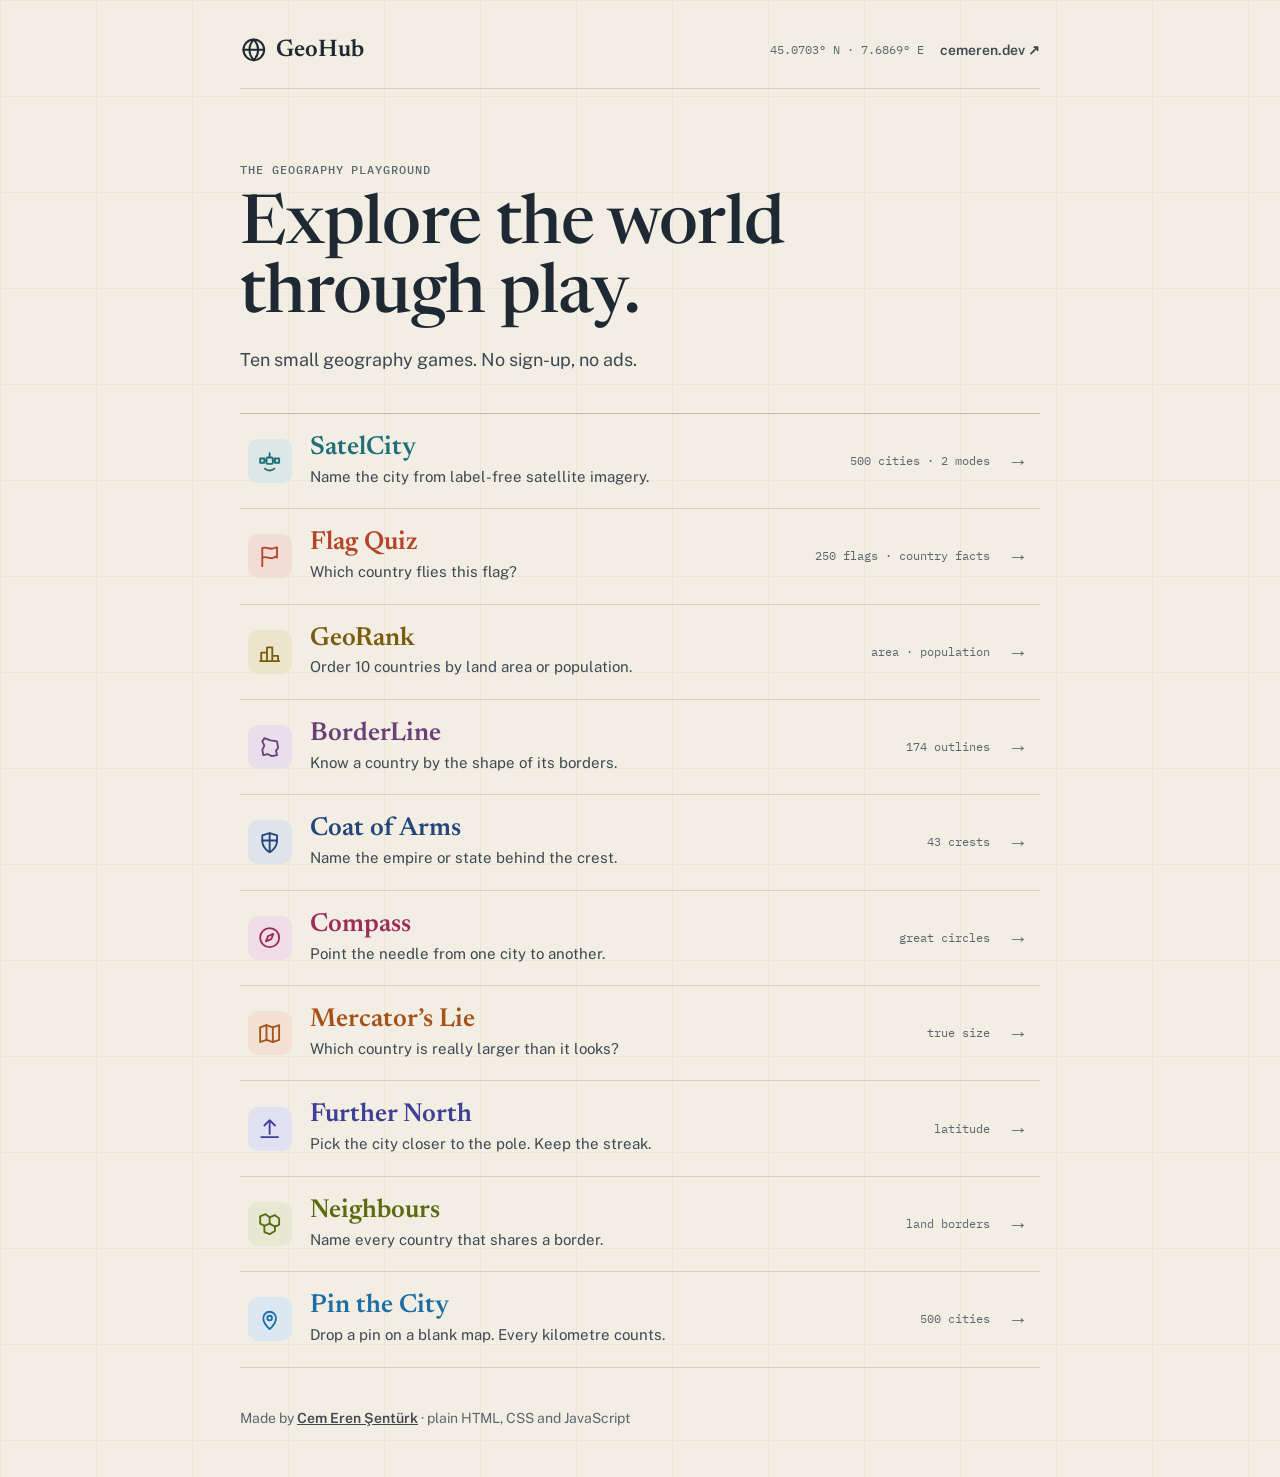
==== commit cd90ea7f: "feat: add Neighbours and Pin the City; share the world map - Neighbours: name every land neighbour o" ====
--- a/index.html
+++ b/index.html
@@ -7,7 +7,7 @@
   <link rel="icon" type="image/svg+xml" href="favicons/geohub.svg">
   <link rel="icon" type="image/png" sizes="180x180" href="favicons/geohub-180.png">
   <link rel="apple-touch-icon" href="favicons/geohub-180.png">
-  <meta name="description" content="Eight small geography games: satellite cities, flags, rankings, border outlines, coats of arms, compass bearings, true country sizes and latitudes.">
+  <meta name="description" content="Ten small geography games: satellite cities, flags, rankings, border outlines, coats of arms, compass bearings, true country sizes, latitudes, neighbours and pinning cities on a map.">
 
   <!-- OpenGraph -->
   <meta property="og:site_name" content="GeoHub">
@@ -44,7 +44,7 @@
       <section class="portal-hero">
         <p class="atlas-eyebrow">The geography playground</p>
         <h1 class="portal-title">Explore the world<br>through play.</h1>
-        <p class="portal-lead">Eight small geography games. No sign-up, no ads.</p>
+        <p class="portal-lead">Ten small geography games. No sign-up, no ads.</p>
       </section>
 
       <nav class="game-list" aria-label="Games">
@@ -145,6 +145,30 @@
           <span class="game-arrow" aria-hidden="true">→</span>
         </a>
 
+        <a href="neighbours/" class="game-row" style="--row-accent: var(--olive); --row-soft: #E6E8D2;">
+          <span class="game-icon" aria-hidden="true">
+            <svg class="icon" viewBox="0 0 24 24"><path d="M3 5l5-2 4 3v6l-5 2-4-2z"/><path d="M12 6l5-2 4 3v6l-4 2-5-3"/><path d="M7 14v6l5 2 5-3v-5"/></svg>
+          </span>
+          <span class="game-text">
+            <span class="game-name">Neighbours</span>
+            <span class="game-desc">Name every country that shares a border.</span>
+          </span>
+          <span class="game-meta mono">land borders</span>
+          <span class="game-arrow" aria-hidden="true">→</span>
+        </a>
+
+        <a href="pinthecity/" class="game-row" style="--row-accent: var(--cerulean); --row-soft: #DCE8F1;">
+          <span class="game-icon" aria-hidden="true">
+            <svg class="icon" viewBox="0 0 24 24"><path d="M12 21s-6-5.3-6-10.5a6 6 0 0 1 12 0C18 15.7 12 21 12 21z"/><circle cx="12" cy="10.5" r="2.2"/></svg>
+          </span>
+          <span class="game-text">
+            <span class="game-name">Pin the City</span>
+            <span class="game-desc">Drop a pin on a blank map. Every kilometre counts.</span>
+          </span>
+          <span class="game-meta mono">500 cities</span>
+          <span class="game-arrow" aria-hidden="true">→</span>
+        </a>
+
       </nav>
     </main>
 
--- a/css/atlas.css
+++ b/css/atlas.css
@@ -1,7 +1,7 @@
 /* ==========================================================================
    GeoHub - Atlas Design System
    Shared tokens and components for the portal and every game.
-   A page picks its accent with <body data-game="satelcity|flagquiz|georank|borderline|coatofarms|compass|mercator|furthernorth">.
+   A page picks its accent with <body data-game="satelcity|flagquiz|georank|borderline|coatofarms|compass|mercator|furthernorth|neighbours|pinthecity">.
    Fonts (load in each page <head>):
    https://fonts.googleapis.com/css2?family=Newsreader:opsz,wght@6..72,500;6..72,600&family=Public+Sans:wght@400;500;600;700&family=IBM+Plex+Mono:wght@400;500&display=swap
    ========================================================================== */
@@ -26,6 +26,8 @@
   --raspberry: #9B2D5C;
   --rust: #A4521A;
   --indigo: #3E3F96;
+  --olive: #5B6B12;
+  --cerulean: #1C6EA4;
 
   /* Feedback */
   --correct: #2E6B45;
@@ -61,6 +63,8 @@
 body[data-game="compass"]      { --accent: var(--raspberry); --accent-soft: #F1DDE6; }
 body[data-game="mercator"]     { --accent: var(--rust);      --accent-soft: #F3E2D4; }
 body[data-game="furthernorth"] { --accent: var(--indigo);    --accent-soft: #E1E1F2; }
+body[data-game="neighbours"]   { --accent: var(--olive);     --accent-soft: #E6E8D2; }
+body[data-game="pinthecity"]   { --accent: var(--cerulean);  --accent-soft: #DCE8F1; }
 
 /* ---------- Base ---------- */
 
